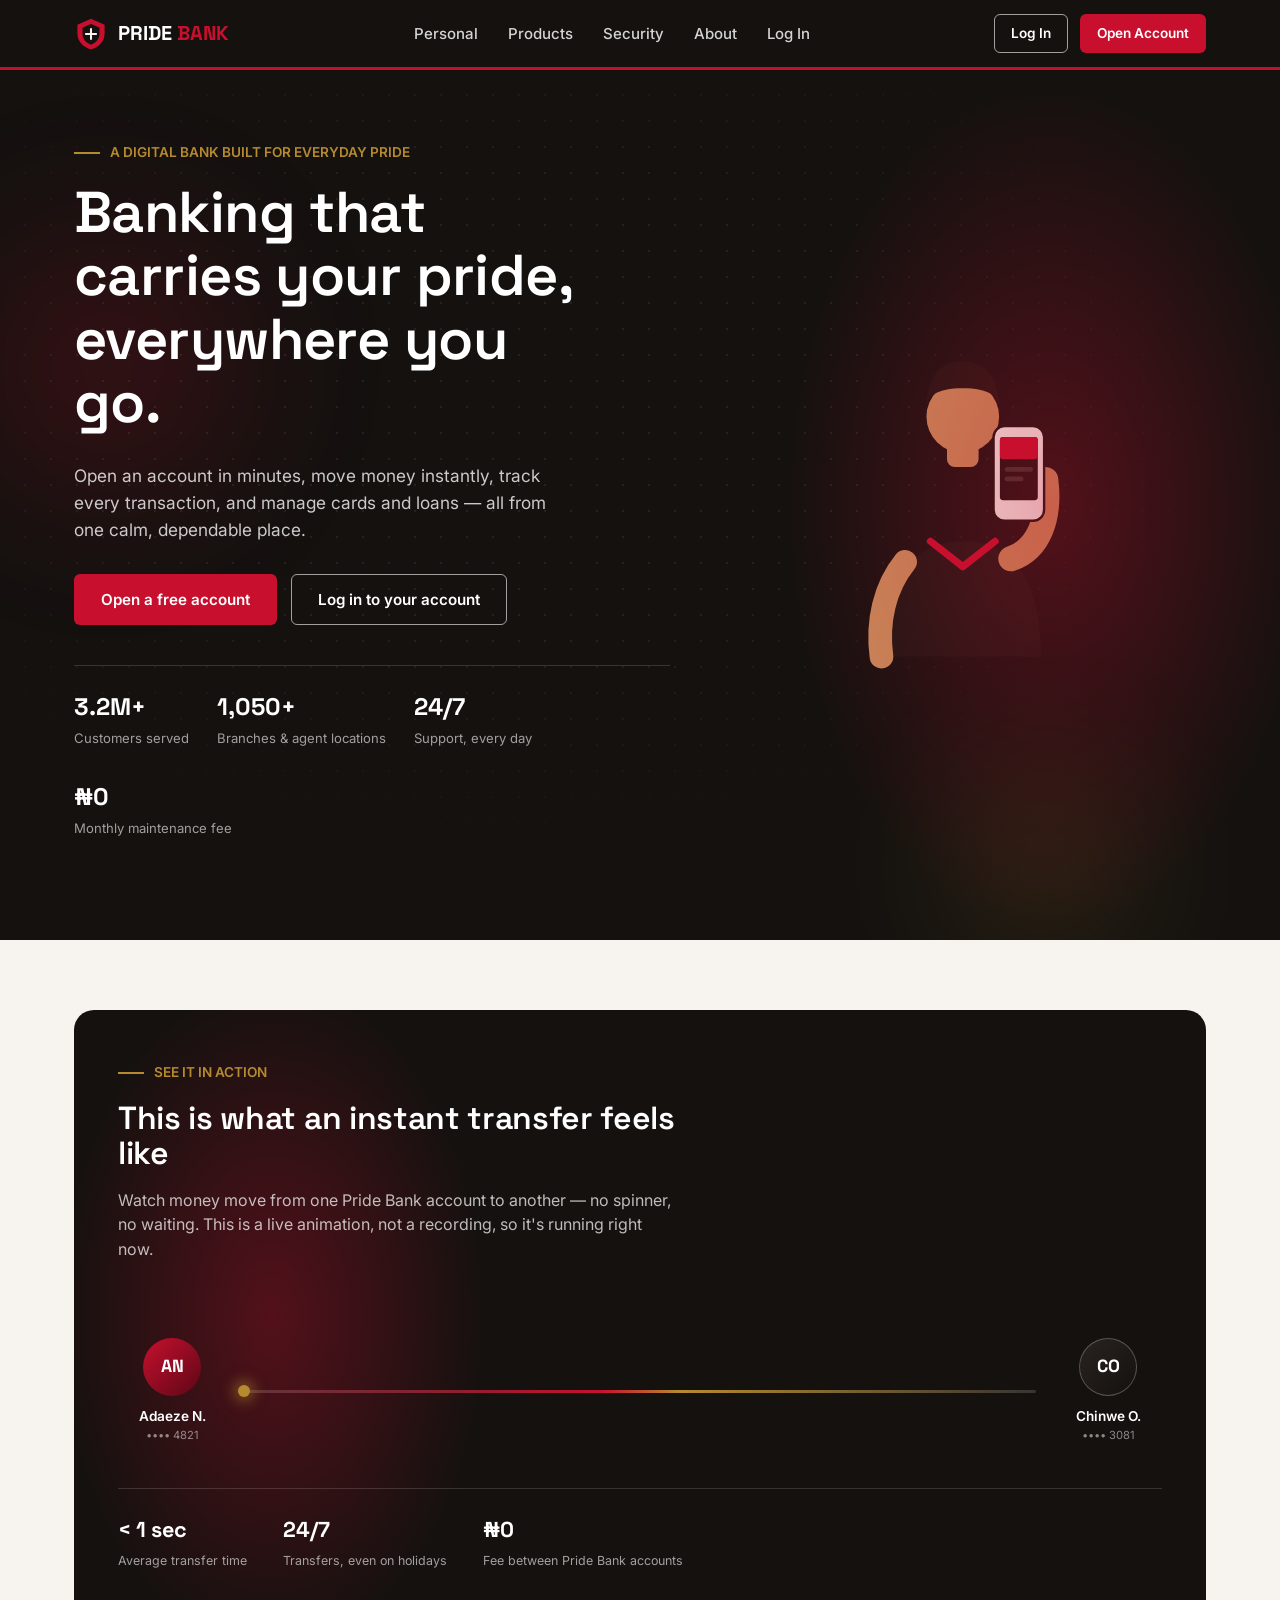
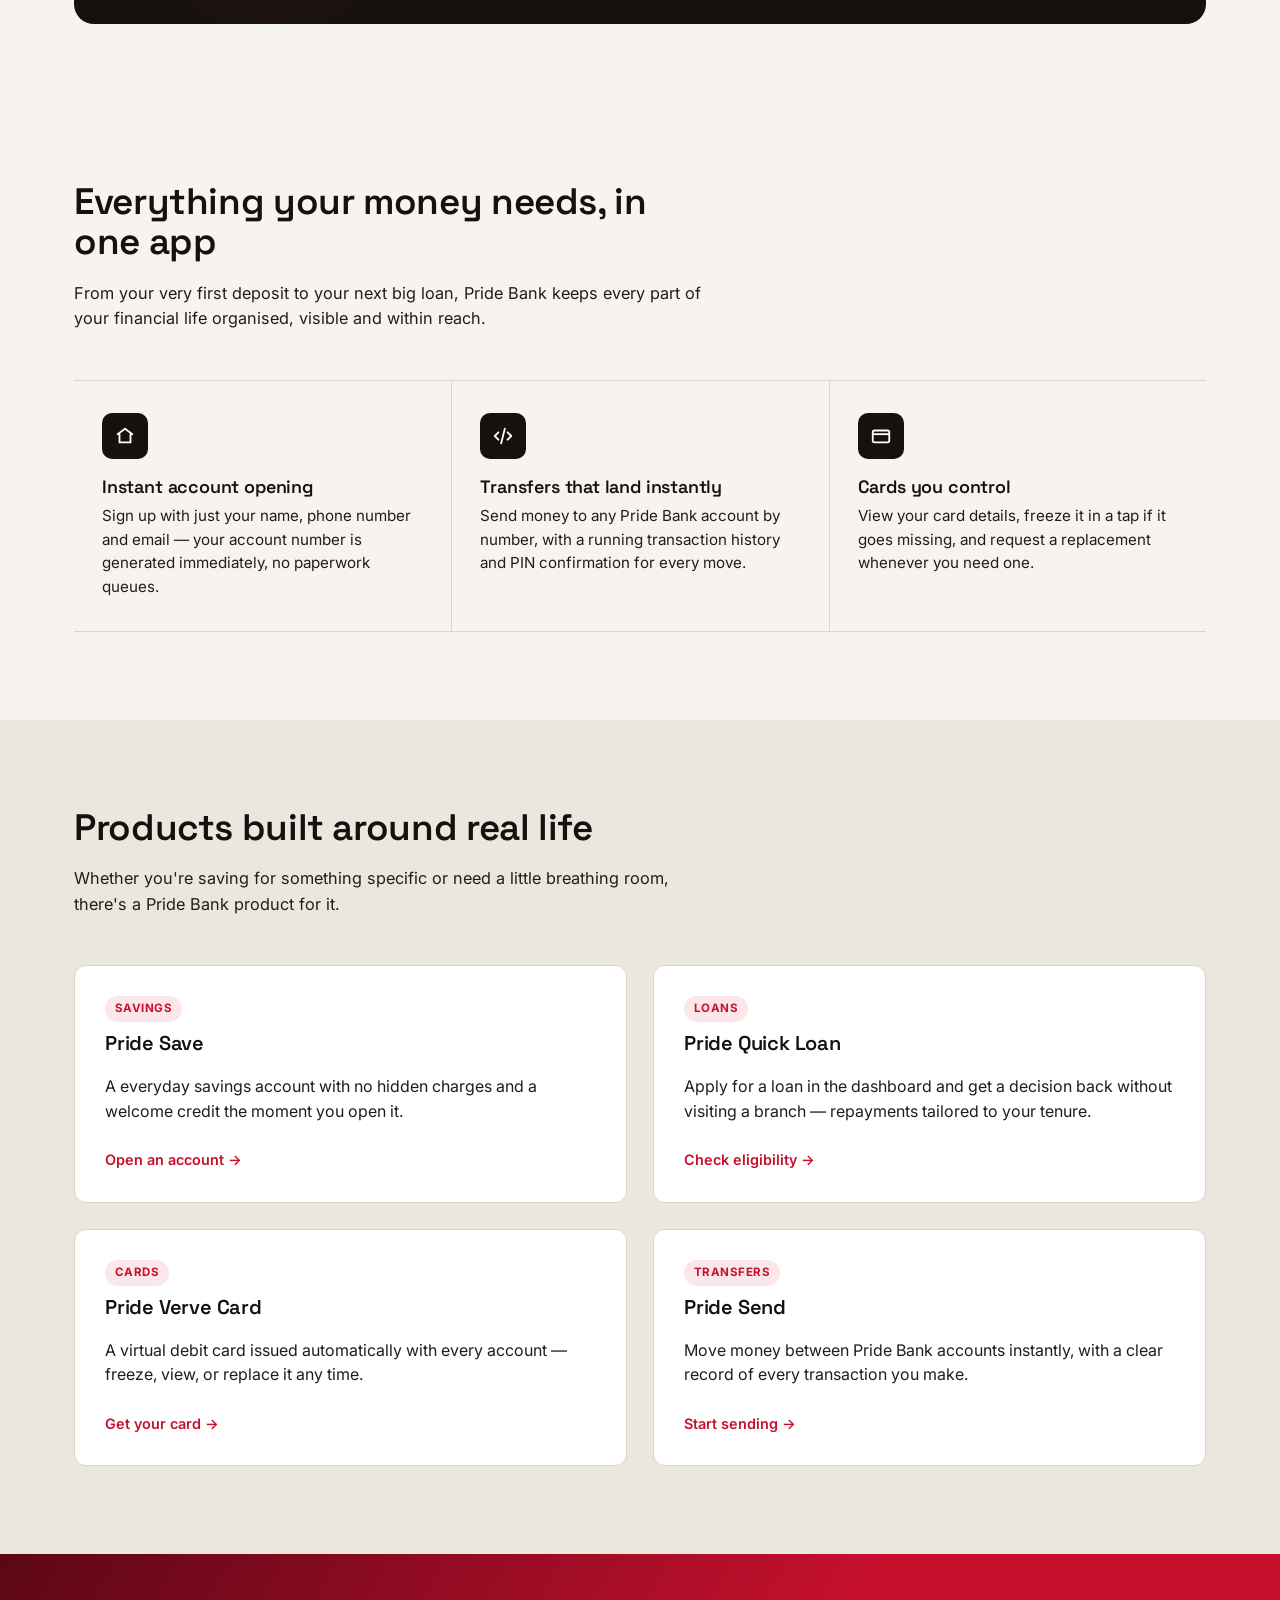
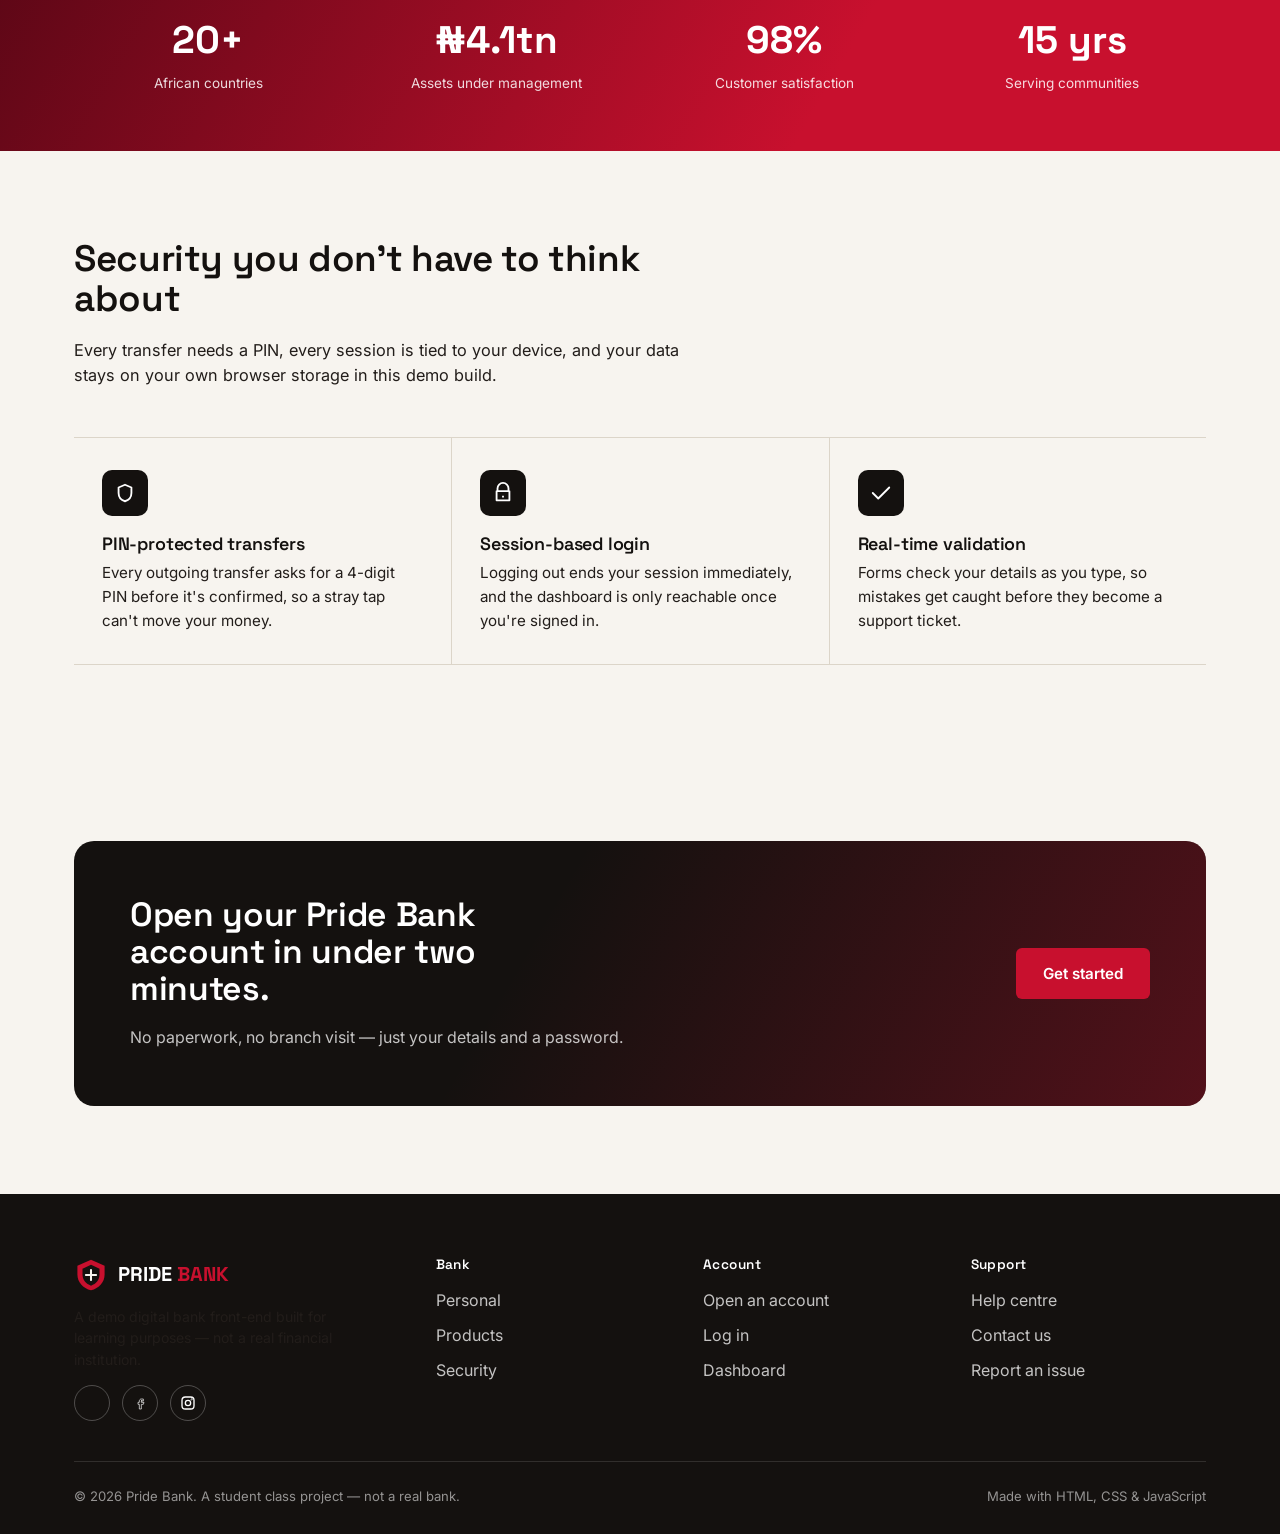
==== index.html @ 1c5f1eaf "Initial commit" ====
<!DOCTYPE html>
<html lang="en">
<head>
<meta charset="UTF-8" />
<meta name="viewport" content="width=device-width, initial-scale=1.0" />
<title>Pride Bank — Banking with Pride</title>
<meta name="description" content="Pride Bank is a full-service digital bank offering accounts, transfers, cards and loans — built to feel proud, personal and secure." />
<link rel="icon" href="data:image/svg+xml,<svg xmlns=%22http://www.w3.org/2000/svg%22 viewBox=%220 0 24 24%22><rect width=%2224%22 height=%2224%22 rx=%225%22 fill=%22%23C8102E%22/></svg>" />
<link rel="preconnect" href="https://fonts.googleapis.com">
<link href="https://fonts.googleapis.com/css2?family=Space+Grotesk:wght@500;600;700&family=Inter:wght@400;500;600;700&display=swap" rel="stylesheet">
<link rel="stylesheet" href="css/style.css" />
</head>
<body>

<header class="site-header">
  <nav class="nav container">
    <a href="index.html" class="brand">
      <svg class="brand-mark" viewBox="0 0 40 40" fill="none" xmlns="http://www.w3.org/2000/svg" aria-hidden="true">
        <path d="M20 2L36 9V19C36 28.5 29.5 35.5 20 38C10.5 35.5 4 28.5 4 19V9L20 2Z" fill="#C8102E"/>
        <path d="M20 8L30 12.5V19.5C30 25.8 25.9 30.7 20 32.5C14.1 30.7 10 25.8 10 19.5V12.5L20 8Z" fill="#14110F"/>
        <path d="M20 14L20 26M14 20L26 20" stroke="#F7F4EF" stroke-width="2.4" stroke-linecap="round"/>
      </svg>
      <span class="brand-word">PRIDE <em>BANK</em></span>
    </a>
    <button class="nav-toggle" id="navToggle" aria-label="Toggle navigation" aria-expanded="false">
      <svg width="26" height="26" viewBox="0 0 24 24" fill="none"><path d="M4 6h16M4 12h16M4 18h16" stroke-width="2" stroke-linecap="round"/></svg>
    </button>
    <ul class="nav-links" id="navLinks">
      <li><a href="#personal">Personal</a></li>
      <li><a href="#products">Products</a></li>
      <li><a href="#security">Security</a></li>
      <li><a href="#about">About</a></li>
      <li><a href="login.html">Log In</a></li>
    </ul>
    <div class="nav-actions">
      <a href="login.html" class="btn btn-outline-light btn-sm">Log In</a>
      <a href="signup.html" class="btn btn-primary btn-sm">Open Account</a>
    </div>
  </nav>
</header>

<section class="hero">
  <div class="hero-ambient" aria-hidden="true">
    <div class="blob blob-a"></div>
    <div class="blob blob-b"></div>
    <div class="dot-grid"></div>
  </div>
  <div class="container hero-grid">
    <div>
      <div class="eyebrow-line">A DIGITAL BANK BUILT FOR EVERYDAY PRIDE</div>
      <h1>Banking that carries your pride, everywhere you go.</h1>
      <p class="lead">Open an account in minutes, move money instantly, track every transaction, and manage cards and loans — all from one calm, dependable place.</p>
      <div class="hero-cta">
        <a href="signup.html" class="btn btn-primary">Open a free account</a>
        <a href="login.html" class="btn btn-outline-light">Log in to your account</a>
      </div>
      <div class="hero-trust">
        <div><strong>3.2M+</strong><span>Customers served</span></div>
        <div><strong>1,050+</strong><span>Branches &amp; agent locations</span></div>
        <div><strong>24/7</strong><span>Support, every day</span></div>
        <div><strong>₦0</strong><span>Monthly maintenance fee</span></div>
      </div>
    </div>
    <div class="transfer-illustration" aria-hidden="true">
      <svg viewBox="0 0 380 420" xmlns="http://www.w3.org/2000/svg" role="img" aria-label="Illustration of a person sending money instantly from their phone">
        <path d="M92 420 C92 316 132 274 191 274 C250 274 290 316 290 420 Z" fill="#1B1613"/>
        <path d="M150 274 L191 306 L232 274" stroke="#C8102E" stroke-width="9" fill="none" stroke-linecap="round" stroke-linejoin="round"/>
        <path d="M118 300 C 92 332 82 376 88 420" stroke="#C88B5A" stroke-width="30" stroke-linecap="round" fill="none"/>
        <path d="M252 296 C 288 284 302 244 296 196" stroke="#C88B5A" stroke-width="32" stroke-linecap="round" fill="none"/>
        <rect x="171" y="146" width="40" height="34" rx="10" fill="#C88B5A"/>
        <circle cx="191" cy="116" r="46" fill="#C88B5A"/>
        <path d="M145 106 C145 66 162 46 191 46 C220 46 237 66 237 106 C237 90 224 80 191 80 C158 80 145 90 145 106 Z" fill="#1D1512"/>

        <g class="ti-phone-group">
          <circle class="ti-pulse-ring ring1" cx="262" cy="188" r="24"></circle>
          <circle class="ti-pulse-ring ring2" cx="262" cy="188" r="24"></circle>
          <circle class="ti-pulse-ring ring3" cx="262" cy="188" r="24"></circle>
          <rect x="230" y="128" width="64" height="120" rx="14" fill="#F7F4EF" stroke="#14110F" stroke-width="3"/>
          <rect x="238" y="142" width="48" height="80" rx="4" fill="#14110F"/>
          <rect x="238" y="142" width="48" height="28" rx="4" fill="#C8102E"/>
          <rect x="244" y="180" width="36" height="6" rx="3" fill="#3A322D"/>
          <rect x="244" y="192" width="24" height="6" rx="3" fill="#3A322D"/>
          <g class="ti-check">
            <circle cx="262" cy="188" r="13" fill="none" stroke="#6EE7A8" stroke-width="3"/>
            <path d="M255 188 l5 5 l10 -11" stroke="#6EE7A8" stroke-width="3" fill="none" stroke-linecap="round" stroke-linejoin="round"/>
          </g>
        </g>

        <text class="ti-coin c1" x="304" y="112" font-family="Space Grotesk, sans-serif" font-weight="700" font-size="22" fill="#B68A2E">₦</text>
        <text class="ti-coin c2" x="326" y="158" font-family="Space Grotesk, sans-serif" font-weight="700" font-size="16" fill="#C8102E">₦</text>
        <text class="ti-coin c3" x="296" y="84" font-family="Space Grotesk, sans-serif" font-weight="700" font-size="14" fill="#B68A2E">₦</text>
      </svg>
    </div>
  </div>
</section>

<section class="transfer-demo">
  <div class="container">
    <div class="transfer-demo-inner">
      <div class="transfer-demo-head">
        <div class="eyebrow-line" style="color: var(--gold);">SEE IT IN ACTION</div>
        <h2 style="font-size: clamp(1.5rem, 2.8vw, 2rem);">This is what an instant transfer feels like</h2>
        <p>Watch money move from one Pride Bank account to another — no spinner, no waiting. This is a live animation, not a recording, so it's running right now.</p>
      </div>

      <div class="transfer-stage" aria-hidden="true">
        <div class="transfer-node from">
          <div class="avatar">AN</div>
          <span class="name">Adaeze N.</span>
          <span class="acct">•••• 4821</span>
        </div>
        <div class="transfer-path">
          <div class="transfer-badge">₦50,000 sent</div>
          <div class="transfer-dot"></div>
        </div>
        <div class="transfer-node to">
          <div class="avatar">CO</div>
          <span class="name">Chinwe O.</span>
          <span class="acct">•••• 3081</span>
        </div>
      </div>

      <div class="transfer-stats-row">
        <div><strong>&lt; 1 sec</strong><span>Average transfer time</span></div>
        <div><strong>24/7</strong><span>Transfers, even on holidays</span></div>
        <div><strong>₦0</strong><span>Fee between Pride Bank accounts</span></div>
      </div>
    </div>
  </div>
</section>

<section class="section" id="personal">
  <div class="container">
    <div class="section-head">
      <h2>Everything your money needs, in one app</h2>
      <p>From your very first deposit to your next big loan, Pride Bank keeps every part of your financial life organised, visible and within reach.</p>
    </div>
    <div class="feature-list">
      <div class="feature-item">
        <div class="icon-wrap">
          <svg viewBox="0 0 24 24" fill="none"><path d="M4 10l8-6 8 6M6 10v9h12v-9" stroke-width="2" stroke-linecap="round" stroke-linejoin="round"/></svg>
        </div>
        <h3>Instant account opening</h3>
        <p>Sign up with just your name, phone number and email — your account number is generated immediately, no paperwork queues.</p>
      </div>
      <div class="feature-item">
        <div class="icon-wrap">
          <svg viewBox="0 0 24 24" fill="none"><path d="M7 8l-4 4 4 4M17 8l4 4-4 4M14 4l-4 16" stroke-width="2" stroke-linecap="round" stroke-linejoin="round"/></svg>
        </div>
        <h3>Transfers that land instantly</h3>
        <p>Send money to any Pride Bank account by number, with a running transaction history and PIN confirmation for every move.</p>
      </div>
      <div class="feature-item">
        <div class="icon-wrap">
          <svg viewBox="0 0 24 24" fill="none"><rect x="3" y="6" width="18" height="13" rx="2" stroke-width="2"/><path d="M3 10h18" stroke-width="2"/></svg>
        </div>
        <h3>Cards you control</h3>
        <p>View your card details, freeze it in a tap if it goes missing, and request a replacement whenever you need one.</p>
      </div>
    </div>
  </div>
</section>

<section class="section on-paper-dim" id="products">
  <div class="container">
    <div class="section-head">
      <h2>Products built around real life</h2>
      <p>Whether you're saving for something specific or need a little breathing room, there's a Pride Bank product for it.</p>
    </div>
    <div class="product-row">
      <div class="product-card">
        <span class="tag">SAVINGS</span>
        <h3>Pride Save</h3>
        <p>A everyday savings account with no hidden charges and a welcome credit the moment you open it.</p>
        <a href="signup.html" class="learn">Open an account →</a>
      </div>
      <div class="product-card">
        <span class="tag">LOANS</span>
        <h3>Pride Quick Loan</h3>
        <p>Apply for a loan in the dashboard and get a decision back without visiting a branch — repayments tailored to your tenure.</p>
        <a href="signup.html" class="learn">Check eligibility →</a>
      </div>
      <div class="product-card">
        <span class="tag">CARDS</span>
        <h3>Pride Verve Card</h3>
        <p>A virtual debit card issued automatically with every account — freeze, view, or replace it any time.</p>
        <a href="signup.html" class="learn">Get your card →</a>
      </div>
      <div class="product-card">
        <span class="tag">TRANSFERS</span>
        <h3>Pride Send</h3>
        <p>Move money between Pride Bank accounts instantly, with a clear record of every transaction you make.</p>
        <a href="signup.html" class="learn">Start sending →</a>
      </div>
    </div>
  </div>
</section>

<section class="stats-banner">
  <div class="container stats-grid">
    <div><strong>20+</strong><span>African countries</span></div>
    <div><strong>₦4.1tn</strong><span>Assets under management</span></div>
    <div><strong>98%</strong><span>Customer satisfaction</span></div>
    <div><strong>15 yrs</strong><span>Serving communities</span></div>
  </div>
</section>

<section class="section" id="security">
  <div class="container">
    <div class="section-head">
      <h2>Security you don't have to think about</h2>
      <p>Every transfer needs a PIN, every session is tied to your device, and your data stays on your own browser storage in this demo build.</p>
    </div>
    <div class="feature-list">
      <div class="feature-item">
        <div class="icon-wrap"><svg viewBox="0 0 24 24" fill="none"><path d="M12 3l7 3v6c0 5-3.5 8-7 9-3.5-1-7-4-7-9V6l7-3z" stroke-width="2" stroke-linejoin="round"/></svg></div>
        <h3>PIN-protected transfers</h3>
        <p>Every outgoing transfer asks for a 4-digit PIN before it's confirmed, so a stray tap can't move your money.</p>
      </div>
      <div class="feature-item">
        <div class="icon-wrap"><svg viewBox="0 0 24 24" fill="none"><path d="M12 15v2M6 10V7a6 6 0 1112 0v3M5 10h14v10H5z" stroke-width="2" stroke-linejoin="round"/></svg></div>
        <h3>Session-based login</h3>
        <p>Logging out ends your session immediately, and the dashboard is only reachable once you're signed in.</p>
      </div>
      <div class="feature-item">
        <div class="icon-wrap"><svg viewBox="0 0 24 24" fill="none"><path d="M3 12l6 6L21 6" stroke-width="2" stroke-linecap="round" stroke-linejoin="round"/></svg></div>
        <h3>Real-time validation</h3>
        <p>Forms check your details as you type, so mistakes get caught before they become a support ticket.</p>
      </div>
    </div>
  </div>
</section>

<section class="section" id="about">
  <div class="container">
    <div class="cta-banner">
      <div>
        <h2>Open your Pride Bank account in under two minutes.</h2>
        <p style="margin-bottom:0; color:rgba(255,255,255,0.75);">No paperwork, no branch visit — just your details and a password.</p>
      </div>
      <a href="signup.html" class="btn btn-primary">Get started</a>
    </div>
  </div>
</section>

<footer class="site-footer">
  <div class="container">
    <div class="footer-grid">
      <div>
        <a href="index.html" class="brand" style="color:#fff; margin-bottom:14px;">
          <svg class="brand-mark" viewBox="0 0 40 40" fill="none" aria-hidden="true">
            <path d="M20 2L36 9V19C36 28.5 29.5 35.5 20 38C10.5 35.5 4 28.5 4 19V9L20 2Z" fill="#C8102E"/>
            <path d="M20 8L30 12.5V19.5C30 25.8 25.9 30.7 20 32.5C14.1 30.7 10 25.8 10 19.5V12.5L20 8Z" fill="#14110F"/>
            <path d="M20 14L20 26M14 20L26 20" stroke="#F7F4EF" stroke-width="2.4" stroke-linecap="round"/>
          </svg>
          <span class="brand-word">PRIDE <em>BANK</em></span>
        </a>
        <p style="max-width:32ch; font-size:0.88rem;">A demo digital bank front-end built for learning purposes — not a real financial institution.</p>
        <div class="social-row">
          <a href="#" aria-label="Twitter"><svg viewBox="0 0 24 24" fill="none"><path d="M22 5.9c-.7.3-1.5.6-2.3.7.8-.5 1.5-1.3 1.8-2.3-.8.5-1.7.8-2.6 1-.8-.8-1.9-1.3-3-1.3-2.3 0-4.1 1.9-4.1 4.1 0 .3 0 .6.1.9-3.4-.2-6.5-1.8-8.5-4.3-.4.6-.6 1.3-.6 2.1 0 1.4.7 2.7 1.8 3.4-.7 0-1.3-.2-1.9-.5v.1c0 2 1.4 3.6 3.3 4-.3.1-.7.1-1.1.1-.3 0-.5 0-.8-.1.5 1.6 2 2.8 3.8 2.8-1.4 1.1-3.2 1.7-5.1 1.7-.3 0-.7 0-1-.1 1.8 1.2 4 1.9 6.3 1.9 7.5 0 11.6-6.2 11.6-11.6v-.5c.8-.6 1.5-1.3 2-2.1z" stroke-width="0"/></svg></a>
          <a href="#" aria-label="Facebook"><svg viewBox="0 0 24 24" fill="none"><path d="M14 9h3V6h-3c-1.7 0-3 1.3-3 3v2H9v3h2v7h3v-7h3l1-3h-4v-2c0-.5.5-1 1-1z"/></svg></a>
          <a href="#" aria-label="Instagram"><svg viewBox="0 0 24 24" fill="none"><rect x="3" y="3" width="18" height="18" rx="5" stroke-width="2"/><circle cx="12" cy="12" r="4" stroke-width="2"/><circle cx="17.5" cy="6.5" r="1"/></svg></a>
        </div>
      </div>
      <div>
        <h4>Bank</h4>
        <ul>
          <li><a href="#personal">Personal</a></li>
          <li><a href="#products">Products</a></li>
          <li><a href="#security">Security</a></li>
        </ul>
      </div>
      <div>
        <h4>Account</h4>
        <ul>
          <li><a href="signup.html">Open an account</a></li>
          <li><a href="login.html">Log in</a></li>
          <li><a href="dashboard.html">Dashboard</a></li>
        </ul>
      </div>
      <div>
        <h4>Support</h4>
        <ul>
          <li><a href="#">Help centre</a></li>
          <li><a href="#">Contact us</a></li>
          <li><a href="#">Report an issue</a></li>
        </ul>
      </div>
    </div>
    <div class="footer-bottom">
      <span>© <span id="year"></span> Pride Bank. A student class project — not a real bank.</span>
      <span>Made with HTML, CSS &amp; JavaScript</span>
    </div>
  </div>
</footer>

<script src="js/storage.js"></script>
<script src="js/main.js"></script>
</body>
</html>
---- css/style.css ----
/* =========================================================
   Pride Bank — Stylesheet
   Palette: crimson red, ink black, warm off-white, muted gold
   Type: Space Grotesk (display) + Inter (body)
   ========================================================= */

:root {
  --red: #C8102E;
  --red-dark: #8F0C21;
  --red-deep: #5C0716;
  --ink: #14110F;
  --ink-soft: #221D1A;
  --paper: #F7F4EF;
  --paper-dim: #ECE7DE;
  --line: #DCD5C9;
  --gold: #B68A2E;
  --gray-600: #6B665F;
  --gray-400: #9C968C;
  --white: #FFFFFF;
  --success: #1E7A46;
  --success-bg: #E5F3EA;
  --warn: #A25B00;
  --warn-bg: #FBEEDD;
  --danger: #A3132B;
  --danger-bg: #FBE7EA;

  --font-display: "Space Grotesk", "Segoe UI", sans-serif;
  --font-body: "Inter", "Segoe UI", sans-serif;

  --radius-sm: 6px;
  --radius-md: 12px;
  --radius-lg: 20px;
  --shadow-card: 0 18px 40px -20px rgba(20, 17, 15, 0.35);
  --container: 1180px;
}

* , *::before, *::after { box-sizing: border-box; }

html { scroll-behavior: smooth; }

body {
  margin: 0;
  font-family: var(--font-body);
  color: var(--ink);
  background: var(--paper);
  line-height: 1.55;
  -webkit-font-smoothing: antialiased;
}

h1, h2, h3, h4 {
  font-family: var(--font-display);
  margin: 0 0 0.5em;
  line-height: 1.1;
  letter-spacing: -0.01em;
  font-weight: 600;
}

p { margin: 0 0 1em; color: var(--ink-soft); }
a { color: inherit; text-decoration: none; }
img, svg { display: block; max-width: 100%; }
ul { margin: 0; padding: 0; list-style: none; }
button { font-family: inherit; cursor: pointer; }

:focus-visible {
  outline: 3px solid var(--gold);
  outline-offset: 2px;
}

.container {
  width: 100%;
  max-width: var(--container);
  margin: 0 auto;
  padding: 0 24px;
}

.visually-hidden {
  position: absolute; width: 1px; height: 1px;
  overflow: hidden; clip: rect(0 0 0 0); white-space: nowrap;
}

/* ---------- Buttons ---------- */
.btn {
  display: inline-flex;
  align-items: center;
  justify-content: center;
  gap: 8px;
  padding: 13px 26px;
  border-radius: var(--radius-sm);
  font-weight: 600;
  font-size: 0.95rem;
  border: 1.5px solid transparent;
  transition: transform 0.15s ease, background 0.15s ease, border-color 0.15s ease;
  white-space: nowrap;
}
.btn:active { transform: translateY(1px); }
.btn-primary { background: var(--red); color: var(--white); }
.btn-primary:hover { background: var(--red-dark); }
.btn-ink { background: var(--ink); color: var(--white); }
.btn-ink:hover { background: var(--ink-soft); }
.btn-outline { background: transparent; border-color: currentColor; color: var(--ink); }
.btn-outline:hover { background: var(--ink); color: var(--white); border-color: var(--ink); }
.btn-outline-light { background: transparent; border-color: rgba(255,255,255,0.6); color: var(--white); }
.btn-outline-light:hover { background: var(--white); color: var(--ink); }
.btn-block { width: 100%; }
.btn-sm { padding: 8px 16px; font-size: 0.85rem; }
.btn:disabled { opacity: 0.55; cursor: not-allowed; }

/* ---------- Brand mark ---------- */
.brand {
  display: inline-flex;
  align-items: center;
  gap: 10px;
  font-family: var(--font-display);
  font-weight: 700;
  font-size: 1.25rem;
}
.brand-mark {
  width: 34px; height: 34px; flex-shrink: 0;
}
.brand-word em { color: var(--red); font-style: normal; }

/* ---------- Top navigation ---------- */
.site-header {
  position: sticky;
  top: 0;
  z-index: 100;
  background: var(--ink);
  border-bottom: 3px solid var(--red);
}
.nav {
  display: flex;
  align-items: center;
  justify-content: space-between;
  padding: 14px 24px;
}
.nav .brand { color: var(--white); }
.nav-links {
  display: flex;
  gap: 30px;
  align-items: center;
}
.nav-links a {
  color: rgba(255,255,255,0.82);
  font-size: 0.94rem;
  font-weight: 500;
  transition: color 0.15s ease;
}
.nav-links a:hover { color: var(--white); }
.nav-actions { display: flex; gap: 12px; align-items: center; }
.nav-toggle {
  display: none;
  background: none;
  border: none;
  padding: 6px;
}
.nav-toggle svg { stroke: var(--white); }

@media (max-width: 880px) {
  .nav-links { 
    position: absolute;
    top: 100%; left: 0; right: 0;
    background: var(--ink);
    flex-direction: column;
    align-items: flex-start;
    padding: 16px 24px 24px;
    gap: 16px;
    border-bottom: 3px solid var(--red);
    display: none;
  }
  .nav-links.open { display: flex; }
  .nav-toggle { display: inline-flex; }
  .nav-actions .btn-outline-light { display: none; }
}

/* ---------- Hero ---------- */
.hero {
  background: var(--ink);
  color: var(--white);
  position: relative;
  overflow: hidden;
  padding: 72px 0 100px;
}
.hero::after {
  content: "";
  position: absolute;
  right: -12%;
  top: -20%;
  width: 60%;
  height: 140%;
  background: radial-gradient(closest-side, rgba(200,16,46,0.35), transparent 70%);
  pointer-events: none;
}
.hero-ambient {
  position: absolute;
  inset: 0;
  pointer-events: none;
  overflow: hidden;
}
.hero-ambient .blob {
  position: absolute;
  border-radius: 50%;
  filter: blur(60px);
  opacity: 0.5;
}
.hero-ambient .blob-a {
  width: 420px; height: 420px;
  left: -8%; top: 10%;
  background: radial-gradient(circle, rgba(200,16,46,0.45), transparent 70%);
  animation: driftA 16s ease-in-out infinite;
}
.hero-ambient .blob-b {
  width: 320px; height: 320px;
  right: 6%; bottom: -10%;
  background: radial-gradient(circle, rgba(182,138,46,0.35), transparent 70%);
  animation: driftB 18s ease-in-out infinite;
}
.hero-ambient .dot-grid {
  position: absolute;
  inset: -40px;
  background-image: radial-gradient(rgba(255,255,255,0.14) 1.4px, transparent 1.4px);
  background-size: 26px 26px;
  animation: driftGrid 22s linear infinite;
  opacity: 0.5;
  -webkit-mask-image: radial-gradient(ellipse 70% 60% at 40% 40%, #000 40%, transparent 80%);
  mask-image: radial-gradient(ellipse 70% 60% at 40% 40%, #000 40%, transparent 80%);
}
@keyframes driftA {
  0%, 100% { transform: translate(0, 0) scale(1); }
  50% { transform: translate(40px, 30px) scale(1.12); }
}
@keyframes driftB {
  0%, 100% { transform: translate(0, 0) scale(1); }
  50% { transform: translate(-30px, -25px) scale(1.08); }
}
@keyframes driftGrid {
  0% { background-position: 0 0; }
  100% { background-position: 130px 130px; }
}
@media (prefers-reduced-motion: reduce) {
  .hero-ambient .blob, .hero-ambient .dot-grid { animation: none; }
}
.hero-grid {
  display: grid;
  grid-template-columns: 1.1fr 0.9fr;
  gap: 48px;
  align-items: center;
  position: relative;
}
@media (max-width: 900px) {
  .hero-grid { grid-template-columns: 1fr; gap: 44px; }
  .hero { padding: 52px 0 64px; }
  .hero-trust { gap: 20px; }
}
@media (max-width: 480px) {
  .hero-cta { flex-direction: column; align-items: stretch; }
  .hero-cta .btn { width: 100%; }
}
.eyebrow-line {
  display: flex; align-items: center; gap: 10px;
  color: var(--gold);
  font-weight: 600;
  font-size: 0.85rem;
  margin-bottom: 18px;
}
.eyebrow-line::before {
  content: "";
  width: 26px; height: 2px; background: var(--gold);
}
.hero h1 {
  font-size: clamp(2.4rem, 4.6vw, 3.6rem);
  max-width: 14ch;
}
.hero p.lead {
  color: rgba(255,255,255,0.78);
  font-size: 1.08rem;
  max-width: 46ch;
  margin-bottom: 30px;
}
.hero-cta { display: flex; gap: 14px; flex-wrap: wrap; margin-bottom: 40px; }
.hero-trust {
  display: flex; gap: 28px; flex-wrap: wrap;
  border-top: 1px solid rgba(255,255,255,0.15);
  padding-top: 22px;
}
.hero-trust div strong {
  display: block; font-family: var(--font-display);
  font-size: 1.5rem; color: var(--white);
}
.hero-trust div span { font-size: 0.82rem; color: rgba(255,255,255,0.6); }

/* Person-with-phone illustration (instant transfer hero visual) */
.transfer-illustration { max-width: 320px; margin: 0 auto; position: relative; }
.transfer-illustration svg { width: 100%; height: auto; display: block; overflow: visible; }

.ti-phone-group { animation: tiPhoneFloat 5s ease-in-out infinite; transform-origin: 262px 188px; }
@keyframes tiPhoneFloat {
  0%, 100% { transform: translateY(0); }
  50% { transform: translateY(-6px); }
}

.ti-pulse-ring {
  fill: none; stroke: rgba(200,16,46,0.55); stroke-width: 2;
  transform-origin: 262px 188px;
  transform-box: fill-box;
  animation: tiPulseRing 2.6s ease-out infinite;
  opacity: 0;
}
.ti-pulse-ring.ring2 { animation-delay: 0.9s; }
.ti-pulse-ring.ring3 { animation-delay: 1.8s; }
@keyframes tiPulseRing {
  0% { transform: scale(0.6); opacity: 0.75; }
  100% { transform: scale(2.4); opacity: 0; }
}

.ti-check {
  transform-origin: 262px 188px;
  transform-box: fill-box;
  opacity: 0;
  animation: tiCheckPop 2.6s ease-in-out infinite;
}
@keyframes tiCheckPop {
  0%, 55% { opacity: 0; transform: scale(0.5); }
  65%, 85% { opacity: 1; transform: scale(1); }
  100% { opacity: 0; transform: scale(1); }
}

.ti-coin { opacity: 0; animation: tiCoinFloat 3.6s ease-in-out infinite; }
.ti-coin.c1 { animation-delay: 0s; }
.ti-coin.c2 { animation-delay: 1.1s; }
.ti-coin.c3 { animation-delay: 2.2s; }
@keyframes tiCoinFloat {
  0% { opacity: 0; transform: translateY(0); }
  18% { opacity: 1; }
  78% { opacity: 0.85; }
  100% { opacity: 0; transform: translateY(-36px); }
}

@media (prefers-reduced-motion: reduce) {
  .ti-phone-group, .ti-pulse-ring, .ti-check, .ti-coin { animation: none; opacity: 1; }
}
@media (max-width: 900px) { .transfer-illustration { max-width: 240px; } }

/* ---------- Sections ---------- */
.section { padding: 88px 0; }
.section-tight { padding: 56px 0; }
@media (max-width: 720px) {
  .section { padding: 56px 0; }
  .section-tight { padding: 40px 0; }
  .cta-banner { padding: 36px 28px; }
  .balance-card { padding: 24px 22px; }
  .panel { padding: 20px 18px; }
}
.section-head {
  max-width: 640px;
  margin-bottom: 48px;
}
.section-head h2 { font-size: clamp(1.7rem, 3vw, 2.3rem); }
.section-head p { font-size: 1.02rem; }
.on-ink { background: var(--ink); color: var(--white); }
.on-ink p { color: rgba(255,255,255,0.75); }
.on-ink h2, .on-ink h3 { color: var(--white); }
.on-paper-dim { background: var(--paper-dim); }

/* Feature list — left-rule layout instead of identical shadow cards */
.feature-list {
  display: grid;
  grid-template-columns: repeat(3, 1fr);
  gap: 0;
  border-top: 1px solid var(--line);
}
.feature-item {
  padding: 32px 28px;
  border-left: 1px solid var(--line);
  border-bottom: 1px solid var(--line);
}
.feature-item:first-child { border-left: none; }
.feature-item .icon-wrap {
  width: 46px; height: 46px;
  border-radius: 10px;
  background: var(--ink);
  display: flex; align-items: center; justify-content: center;
  margin-bottom: 18px;
}
.feature-item .icon-wrap svg { stroke: var(--white); width: 22px; height: 22px; }
.feature-item h3 { font-size: 1.12rem; margin-bottom: 8px; }
.feature-item p { font-size: 0.95rem; margin-bottom: 0; }

@media (max-width: 880px) {
  .feature-list { grid-template-columns: 1fr; }
  .feature-item { border-left: none; border-top: 1px solid var(--line); }
  .feature-item:first-child { border-top: none; }
}

/* Products / services strip */
.product-row {
  display: grid;
  grid-template-columns: repeat(2, 1fr);
  gap: 26px;
}
.product-card {
  background: var(--white);
  border: 1px solid var(--line);
  border-radius: var(--radius-md);
  padding: 30px;
  display: flex;
  flex-direction: column;
  gap: 10px;
}
.product-card .tag {
  align-self: flex-start;
  font-size: 0.72rem;
  font-weight: 700;
  letter-spacing: 0.04em;
  color: var(--red);
  background: var(--danger-bg);
  padding: 4px 10px;
  border-radius: 999px;
}
.product-card h3 { font-size: 1.25rem; }
.product-card a.learn { color: var(--red); font-weight: 600; font-size: 0.9rem; margin-top: auto; }
@media (max-width: 720px) { .product-row { grid-template-columns: 1fr; } }

/* Stats banner */
.stats-banner {
  background: linear-gradient(120deg, var(--red-deep), var(--red) 65%);
  color: var(--white);
  padding: 56px 0;
}
.stats-grid {
  display: grid;
  grid-template-columns: repeat(4, 1fr);
  gap: 20px;
  text-align: center;
}
.stats-grid strong {
  display: block; font-family: var(--font-display);
  font-size: clamp(1.8rem, 3vw, 2.4rem);
}
.stats-grid span { font-size: 0.85rem; color: rgba(255,255,255,0.85); }
@media (max-width: 720px) { .stats-grid { grid-template-columns: repeat(2, 1fr); row-gap: 32px; } }

/* Testimonial / CTA banner */
.cta-banner {
  background: var(--ink);
  color: var(--white);
  border-radius: var(--radius-lg);
  padding: 56px;
  display: flex;
  align-items: center;
  justify-content: space-between;
  gap: 30px;
  flex-wrap: wrap;
  position: relative;
  overflow: hidden;
}
.cta-banner::before {
  content: "";
  position: absolute; inset: 0;
  background: linear-gradient(120deg, transparent 40%, rgba(200,16,46,0.35));
}
.cta-banner > * { position: relative; }
.cta-banner h2 { max-width: 20ch; font-size: clamp(1.5rem, 3vw, 2.1rem); }

/* ---------- Footer ---------- */
.site-footer { background: var(--ink); color: rgba(255,255,255,0.75); padding: 64px 0 28px; }
.footer-grid {
  display: grid;
  grid-template-columns: 1.4fr repeat(3, 1fr);
  gap: 32px;
  padding-bottom: 40px;
  border-bottom: 1px solid rgba(255,255,255,0.12);
}
.footer-grid h4 { color: var(--white); font-size: 0.85rem; letter-spacing: 0.03em; margin-bottom: 16px; }
.footer-grid ul li { margin-bottom: 10px; }
.footer-grid ul a:hover { color: var(--white); }
.footer-bottom {
  padding-top: 24px;
  display: flex; justify-content: space-between; align-items: center;
  flex-wrap: wrap; gap: 12px;
  font-size: 0.82rem;
  color: rgba(255,255,255,0.55);
}
.social-row { display: flex; gap: 12px; }
.social-row a {
  width: 36px; height: 36px; border-radius: 50%;
  border: 1px solid rgba(255,255,255,0.25);
  display: flex; align-items: center; justify-content: center;
}
.social-row a:hover { background: var(--red); border-color: var(--red); }
.social-row svg { width: 16px; height: 16px; stroke: var(--white); }
@media (max-width: 880px) { .footer-grid { grid-template-columns: repeat(2, 1fr); } }
@media (max-width: 520px) { .footer-grid { grid-template-columns: 1fr; } }

/* ---------- Auth (login / signup) split layout ---------- */
.auth-shell {
  min-height: 100vh;
  display: grid;
  grid-template-columns: 1fr 1fr;
}
.auth-side {
  background: var(--ink);
  color: var(--white);
  padding: 56px;
  display: flex;
  flex-direction: column;
  justify-content: space-between;
  position: relative;
  overflow: hidden;
}
.auth-side::after {
  content: "";
  position: absolute; left: -20%; bottom: -30%;
  width: 70%; height: 70%;
  background: radial-gradient(closest-side, rgba(200,16,46,0.4), transparent 70%);
}
.auth-side blockquote {
  position: relative;
  font-family: var(--font-display);
  font-size: 1.4rem;
  line-height: 1.35;
  max-width: 26ch;
}
.auth-side cite { display: block; font-style: normal; font-size: 0.85rem; color: rgba(255,255,255,0.6); margin-top: 14px; }
.auth-main {
  display: flex;
  align-items: center;
  justify-content: center;
  padding: 48px 24px;
}
.auth-card { width: 100%; max-width: 420px; }
.auth-card .brand { color: var(--ink); margin-bottom: 30px; }
.auth-card h1 { font-size: 1.6rem; margin-bottom: 6px; }
.auth-card > p { margin-bottom: 30px; }

@media (max-width: 920px) {
  .auth-shell { grid-template-columns: 1fr; }
  .auth-side { display: none; }
}

/* ---------- Forms ---------- */
.field { margin-bottom: 20px; }
.field label {
  display: block;
  font-size: 0.85rem;
  font-weight: 600;
  margin-bottom: 7px;
}
.field .hint { font-size: 0.78rem; color: var(--gray-600); margin-top: 5px; }
.input-wrap { position: relative; }
.field input,
.field select,
.field textarea {
  width: 100%;
  padding: 12px 14px;
  border: 1.5px solid var(--line);
  border-radius: var(--radius-sm);
  font-size: 0.96rem;
  font-family: inherit;
  background: var(--white);
  color: var(--ink);
  transition: border-color 0.15s ease;
}
.field textarea { resize: vertical; min-height: 90px; }
.field input:focus, .field select:focus, .field textarea:focus {
  border-color: var(--red);
  outline: none;
}
.field.has-error input, .field.has-error select { border-color: var(--danger); }
.field .error-msg {
  display: none;
  color: var(--danger);
  font-size: 0.78rem;
  margin-top: 6px;
}
.field.has-error .error-msg { display: block; }
.toggle-visibility {
  position: absolute; right: 10px; top: 50%; transform: translateY(-50%);
  background: none; border: none; padding: 4px; color: var(--gray-600);
}
.checkbox-row { display: flex; align-items: center; gap: 8px; font-size: 0.88rem; }
.checkbox-row input { width: 16px; height: 16px; }
.form-row-2 { display: grid; grid-template-columns: 1fr 1fr; gap: 16px; }
@media (max-width: 480px) { .form-row-2 { grid-template-columns: 1fr; } }

.form-alert {
  display: none;
  padding: 12px 14px;
  border-radius: var(--radius-sm);
  font-size: 0.88rem;
  margin-bottom: 20px;
}
.form-alert.show { display: block; }
.form-alert.error { background: var(--danger-bg); color: var(--danger); }
.form-alert.success { background: var(--success-bg); color: var(--success); }

.divider-text {
  display: flex; align-items: center; gap: 12px;
  color: var(--gray-600); font-size: 0.82rem;
  margin: 22px 0;
}
.divider-text::before, .divider-text::after {
  content: ""; height: 1px; background: var(--line); flex: 1;
}

/* Password strength meter */
.strength-meter {
  display: flex; gap: 5px; margin-top: 8px;
}
.strength-meter span {
  height: 4px; flex: 1; border-radius: 2px; background: var(--line);
  transition: background 0.2s ease;
}
.strength-meter.weak span:nth-child(1) { background: var(--danger); }
.strength-meter.fair span:nth-child(-n+2) { background: var(--warn); }
.strength-meter.strong span { background: var(--success); }

/* ---------- App shell (dashboard + inner pages) ---------- */
.app-shell {
  display: grid;
  grid-template-columns: 264px 1fr;
  min-height: 100vh;
  background: var(--paper);
}
.app-sidebar {
  background: var(--ink);
  color: rgba(255,255,255,0.85);
  padding: 28px 20px;
  display: flex;
  flex-direction: column;
  position: sticky;
  top: 0;
  height: 100vh;
}
.app-sidebar .brand { color: var(--white); margin-bottom: 40px; }
.side-nav { flex: 1; display: flex; flex-direction: column; gap: 4px; }
.side-nav a {
  display: flex; align-items: center; gap: 12px;
  padding: 11px 14px;
  border-radius: var(--radius-sm);
  font-size: 0.92rem;
  font-weight: 500;
  color: rgba(255,255,255,0.7);
}
.side-nav a svg { width: 19px; height: 19px; stroke: currentColor; flex-shrink: 0; }
.side-nav a:hover { background: rgba(255,255,255,0.06); color: var(--white); }
.side-nav a.active { background: var(--red); color: var(--white); }
.side-foot { border-top: 1px solid rgba(255,255,255,0.14); padding-top: 16px; }
.side-foot button {
  width: 100%; display: flex; align-items: center; gap: 10px;
  background: none; border: none; color: rgba(255,255,255,0.7);
  padding: 10px 14px; border-radius: var(--radius-sm); font-size: 0.9rem;
}
.side-foot button:hover { background: rgba(255,255,255,0.06); color: var(--white); }
.side-foot svg { width: 18px; height: 18px; stroke: currentColor; }

.app-main { padding: 32px 40px 60px; max-width: 1040px; }
.app-topbar {
  display: flex; align-items: center; justify-content: space-between;
  margin-bottom: 30px; gap: 16px; flex-wrap: wrap;
}
.app-topbar h1 { font-size: 1.5rem; margin-bottom: 2px; }
.app-topbar .sub { color: var(--gray-600); font-size: 0.9rem; }
.mobile-topbar { display: none; }

.app-mobile-toggle { display: none; }

@media (max-width: 980px) {
  .app-shell { grid-template-columns: 1fr; }
  .app-sidebar {
    position: fixed; left: 0; top: 0; bottom: 0; width: 250px;
    transform: translateX(-100%);
    transition: transform 0.2s ease;
    z-index: 200;
  }
  .app-sidebar.open { transform: translateX(0); }
  .app-main { padding: 20px 18px 90px; }
  .mobile-topbar {
    display: flex; align-items: center; justify-content: space-between;
    background: var(--ink); padding: 14px 18px; position: sticky; top: 0; z-index: 100;
    border-bottom: 3px solid var(--red);
  }
  .mobile-topbar .brand { color: var(--white); font-size: 1.05rem; }
  .app-mobile-toggle {
    display: inline-flex; background: none; border: none; padding: 6px;
  }
  .app-mobile-toggle svg { stroke: var(--white); }
  .sidebar-scrim {
    display: none;
    position: fixed; inset: 0; background: rgba(0,0,0,0.4); z-index: 150;
  }
  .sidebar-scrim.show { display: block; }
}

/* Balance / summary card */
.balance-card {
  background: linear-gradient(135deg, var(--ink) 0%, var(--ink-soft) 100%);
  color: var(--white);
  border-radius: var(--radius-lg);
  padding: 30px 32px;
  position: relative;
  overflow: hidden;
  margin-bottom: 28px;
}
.balance-card::after {
  content: "";
  position: absolute; right: -10%; top: -40%; width: 55%; height: 180%;
  background: radial-gradient(closest-side, rgba(200,16,46,0.4), transparent 70%);
}
.balance-card > * { position: relative; }
.balance-card .label { font-size: 0.82rem; color: rgba(255,255,255,0.65); margin-bottom: 6px; }
.balance-top { display: flex; justify-content: space-between; align-items: flex-start; flex-wrap: wrap; gap: 16px; }
.balance-amount { display: flex; align-items: center; gap: 12px; }
.balance-amount strong { font-family: var(--font-display); font-size: clamp(1.5rem, 6vw, 2.1rem); }
.eye-toggle { background: none; border: none; padding: 4px; }
.eye-toggle svg { stroke: rgba(255,255,255,0.75); width: 20px; height: 20px; }
.balance-meta { display: flex; gap: 26px; margin-top: 22px; font-size: 0.86rem; color: rgba(255,255,255,0.75); flex-wrap: wrap; }
.balance-meta strong { display: block; color: var(--white); font-family: var(--font-display); font-size: 1rem; }

/* Quick actions */
.quick-actions {
  display: grid;
  grid-template-columns: repeat(4, 1fr);
  gap: 16px;
  margin-bottom: 28px;
}
.quick-action {
  background: var(--white);
  border: 1px solid var(--line);
  border-radius: var(--radius-md);
  padding: 20px 16px;
  display: flex; flex-direction: column; align-items: flex-start; gap: 10px;
  transition: border-color 0.15s ease, transform 0.15s ease;
}
.quick-action:hover { border-color: var(--red); transform: translateY(-2px); }
.quick-action .icon-wrap {
  width: 38px; height: 38px; border-radius: 9px; background: var(--paper-dim);
  display: flex; align-items: center; justify-content: center;
}
.quick-action .icon-wrap svg { width: 19px; height: 19px; stroke: var(--red); }
.quick-action span { font-size: 0.87rem; font-weight: 600; }
@media (max-width: 720px) { .quick-actions { grid-template-columns: repeat(2, 1fr); } }
@media (max-width: 400px) { .quick-actions { grid-template-columns: 1fr; } }

/* Panels / tables */
.panel {
  background: var(--white);
  border: 1px solid var(--line);
  border-radius: var(--radius-md);
  padding: 24px 26px;
  margin-bottom: 24px;
}
.panel-head {
  display: flex; align-items: center; justify-content: space-between;
  margin-bottom: 18px; gap: 12px; flex-wrap: wrap;
}
.panel-head h2 { font-size: 1.1rem; margin: 0; }

.txn-table { width: 100%; border-collapse: collapse; font-size: 0.9rem; }
.txn-table th {
  text-align: left; font-size: 0.75rem; letter-spacing: 0.03em;
  color: var(--gray-600); padding: 10px 8px; border-bottom: 1px solid var(--line);
  font-weight: 600;
}
.txn-table td { padding: 13px 8px; border-bottom: 1px solid var(--paper-dim); vertical-align: middle; }
.txn-table tr:last-child td { border-bottom: none; }
.txn-desc strong { display: block; font-size: 0.92rem; }
.txn-desc span { font-size: 0.78rem; color: var(--gray-600); }
.amount-credit { color: var(--success); font-weight: 700; }
.amount-debit { color: var(--danger); font-weight: 700; }
.badge {
  display: inline-flex; align-items: center; gap: 5px;
  padding: 4px 10px; border-radius: 999px; font-size: 0.74rem; font-weight: 700;
}
.badge-credit { background: var(--success-bg); color: var(--success); }
.badge-debit { background: var(--danger-bg); color: var(--danger); }
.badge-pending { background: var(--warn-bg); color: var(--warn); }
.badge-approved { background: var(--success-bg); color: var(--success); }
.badge-review { background: var(--paper-dim); color: var(--gray-600); }
.badge-active { background: var(--success-bg); color: var(--success); }
.badge-frozen { background: var(--paper-dim); color: var(--gray-600); }

.empty-state {
  text-align: center; padding: 40px 20px; color: var(--gray-600);
}
.empty-state svg { margin: 0 auto 14px; width: 44px; height: 44px; stroke: var(--gray-400); }

@media (max-width: 720px) {
  .txn-table thead { display: none; }
  .txn-table, .txn-table tbody, .txn-table tr, .txn-table td { display: block; width: 100%; }
  .txn-table tr { border-bottom: 1px solid var(--line); padding: 12px 0; }
  .txn-table td { border: none; padding: 3px 0; display: flex; justify-content: space-between; }
  .txn-table td::before { content: attr(data-label); font-size: 0.72rem; color: var(--gray-600); }
}

/* Virtual card (dashboard cards page) */
.virtual-card-wrap { perspective: 1200px; max-width: 380px; margin: 0 auto 24px; }
.virtual-card {
  aspect-ratio: 1.586; border-radius: 18px; position: relative;
  transform-style: preserve-3d; transition: transform 0.6s ease;
  cursor: pointer;
}
.virtual-card.flipped { transform: rotateY(180deg); }
.vc-face {
  position: absolute; inset: 0; backface-visibility: hidden;
  border-radius: 18px; padding: 24px; color: var(--white);
  display: flex; flex-direction: column; justify-content: space-between;
  background: linear-gradient(135deg, var(--red) 0%, var(--red-deep) 100%);
}
.vc-face.back {
  transform: rotateY(180deg);
  background: linear-gradient(135deg, var(--ink-soft), var(--ink));
  justify-content: flex-start;
}
.vc-face .chip { width: 42px; height: 32px; border-radius: 6px; background: linear-gradient(135deg, #E9CD7A, #B68A2E); }
.vc-face .vc-number { font-family: var(--font-display); font-size: clamp(0.85rem, 4.2vw, 1.15rem); letter-spacing: 0.06em; white-space: nowrap; }
@media (max-width: 420px) {
  .vc-face { padding: 18px; }
  .vc-face .chip { width: 34px; height: 26px; }
}
.vc-face .vc-row { display: flex; justify-content: space-between; font-size: 0.72rem; text-transform: uppercase; color: rgba(255,255,255,0.75); }
.vc-face .magstripe { height: 42px; background: #1a1a1a; margin: 18px -24px 0; }
.vc-face .cvv-strip { background: rgba(255,255,255,0.9); color: var(--ink); text-align: right; padding: 8px 12px; margin-top: 14px; border-radius: 4px; font-family: var(--font-display); }
.card-status-row { display: flex; align-items: center; justify-content: center; gap: 14px; margin-bottom: 26px; flex-wrap: wrap; }
.switch { position: relative; width: 44px; height: 24px; }
.switch input { opacity: 0; width: 0; height: 0; }
.switch .track {
  position: absolute; inset: 0; background: var(--line); border-radius: 999px; transition: 0.2s;
}
.switch .track::before {
  content: ""; position: absolute; width: 18px; height: 18px; left: 3px; top: 3px;
  background: var(--white); border-radius: 50%; transition: 0.2s;
}
.switch input:checked + .track { background: var(--success); }
.switch input:checked + .track::before { transform: translateX(20px); }

/* Loan / cards summary tiles */
.tile-row { display: grid; grid-template-columns: repeat(3, 1fr); gap: 16px; margin-bottom: 24px; }
.tile {
  background: var(--white); border: 1px solid var(--line); border-radius: var(--radius-md);
  padding: 20px;
}
.tile .label { font-size: 0.78rem; color: var(--gray-600); margin-bottom: 6px; }
.tile strong { font-family: var(--font-display); font-size: 1.3rem; }
@media (max-width: 720px) { .tile-row { grid-template-columns: 1fr; } }

/* Toast */
.toast {
  position: fixed; bottom: 24px; right: 24px; z-index: 400;
  background: var(--ink); color: var(--white); padding: 14px 20px;
  border-radius: var(--radius-sm); display: flex; align-items: center; gap: 10px;
  box-shadow: var(--shadow-card);
  transform: translateY(20px); opacity: 0; pointer-events: none;
  transition: 0.25s ease;
}
.toast.show { transform: translateY(0); opacity: 1; }
.toast.success svg { stroke: #6EE7A8; }
.toast.error svg { stroke: #F28B9D; }
@media (max-width: 480px) { .toast { left: 16px; right: 16px; bottom: 16px; } }

/* Modal (PIN confirm) */
.modal-scrim {
  position: fixed; inset: 0; background: rgba(20,17,15,0.55);
  display: none; align-items: center; justify-content: center; z-index: 500; padding: 20px;
}
.modal-scrim.show { display: flex; }
.modal-box {
  background: var(--white); border-radius: var(--radius-lg); padding: 30px;
  max-width: 380px; width: 100%; text-align: center;
}
.modal-box h3 { font-size: 1.2rem; margin-bottom: 6px; }
.pin-inputs { display: flex; gap: 10px; justify-content: center; margin: 22px 0; }
.pin-inputs input {
  width: 46px; height: 52px; text-align: center; font-size: 1.3rem;
  border: 1.5px solid var(--line); border-radius: var(--radius-sm);
}
.pin-inputs input:focus { border-color: var(--red); outline: none; }

/* Filters bar */
.filters-bar { display: flex; gap: 12px; flex-wrap: wrap; margin-bottom: 20px; }
.filters-bar select, .filters-bar input {
  padding: 10px 12px; border: 1.5px solid var(--line); border-radius: var(--radius-sm); font-size: 0.88rem;
}
.filters-bar input[type="search"] { flex: 1; min-width: 180px; }
@media (max-width: 560px) {
  .filters-bar { flex-direction: column; }
  .filters-bar select, .filters-bar input[type="search"] { width: 100%; min-width: 0; }
}

/* Reduced motion */
@media (prefers-reduced-motion: reduce) {
  * { animation-duration: 0.001ms !important; animation-iteration-count: 1 !important; transition-duration: 0.001ms !important; }
}

@media (max-width: 820px) {
  #transferGrid { grid-template-columns: 1fr !important; }
}

/* ---------- Instant transfer animation ---------- */
.transfer-demo { padding: 70px 0; }
.transfer-demo-inner {
  background: var(--ink);
  color: var(--white);
  border-radius: var(--radius-lg);
  padding: 52px 44px;
  position: relative;
  overflow: hidden;
}
.transfer-demo-inner::before {
  content: "";
  position: absolute; left: -10%; top: -30%; width: 55%; height: 160%;
  background: radial-gradient(closest-side, rgba(200,16,46,0.35), transparent 70%);
  pointer-events: none;
}
.transfer-demo-head { max-width: 560px; margin-bottom: 46px; position: relative; }
.transfer-demo-head p { color: rgba(255,255,255,0.72); margin-bottom: 0; }

.transfer-stage {
  display: flex;
  align-items: center;
  gap: 18px;
  position: relative;
  padding-top: 30px;
}
.transfer-node { width: 108px; flex-shrink: 0; text-align: center; }
.transfer-node .avatar {
  width: 58px; height: 58px; border-radius: 50%;
  display: flex; align-items: center; justify-content: center;
  margin: 0 auto 10px;
  font-family: var(--font-display); font-weight: 700; font-size: 1.1rem;
  color: var(--white);
}
.transfer-node.from .avatar { background: linear-gradient(135deg, var(--red), var(--red-deep)); }
.transfer-node.to .avatar { background: linear-gradient(135deg, #2A2320, var(--ink)); border: 1.5px solid rgba(255,255,255,0.25); animation: nodePulse 2.6s ease-in-out infinite; }
.transfer-node .name { display: block; font-size: 0.85rem; font-weight: 600; }
.transfer-node .acct { display: block; font-size: 0.7rem; color: rgba(255,255,255,0.5); }

.transfer-path {
  position: relative;
  flex: 1;
  height: 3px;
  background: rgba(255,255,255,0.15);
  border-radius: 2px;
  min-width: 60px;
}
.transfer-path::before {
  content: "";
  position: absolute; inset: 0;
  background: linear-gradient(90deg, transparent, var(--red) 45%, var(--gold) 55%, transparent);
  border-radius: 2px;
  animation: pathGlow 2.6s ease-in-out infinite;
}
.transfer-dot {
  position: absolute; top: 50%; left: 0;
  width: 12px; height: 12px; border-radius: 50%;
  background: var(--gold);
  box-shadow: 0 0 14px 4px rgba(182,138,46,0.55);
  transform: translate(-50%, -50%);
  animation: moveDot 2.6s ease-in-out infinite;
}
.transfer-badge {
  position: absolute; top: -14px; left: 50%;
  transform: translateX(-50%) translateY(6px);
  background: var(--white); color: var(--ink);
  padding: 6px 14px; border-radius: 999px;
  font-size: 0.74rem; font-weight: 700;
  white-space: nowrap;
  opacity: 0;
  animation: badgePulse 2.6s ease-in-out infinite;
}

@keyframes moveDot {
  0% { left: 0%; opacity: 0; }
  8% { opacity: 1; }
  46% { left: 100%; opacity: 1; }
  55% { opacity: 0; }
  100% { left: 100%; opacity: 0; }
}
@keyframes pathGlow {
  0%, 100% { opacity: 0.35; }
  50% { opacity: 1; }
}
@keyframes badgePulse {
  0%, 38% { opacity: 0; transform: translateX(-50%) translateY(6px); }
  50%, 80% { opacity: 1; transform: translateX(-50%) translateY(0); }
  95%, 100% { opacity: 0; transform: translateX(-50%) translateY(-4px); }
}
@keyframes nodePulse {
  0%, 45% { box-shadow: 0 0 0 0 rgba(200,16,46,0); }
  52% { box-shadow: 0 0 0 8px rgba(200,16,46,0.25); }
  60%, 100% { box-shadow: 0 0 0 0 rgba(200,16,46,0); }
}

.transfer-stats-row {
  display: flex; gap: 36px; flex-wrap: wrap;
  margin-top: 44px;
  border-top: 1px solid rgba(255,255,255,0.14);
  padding-top: 24px;
  position: relative;
}
.transfer-stats-row div strong {
  display: block; font-family: var(--font-display); font-size: 1.35rem;
}
.transfer-stats-row div span { font-size: 0.78rem; color: rgba(255,255,255,0.6); }

@media (max-width: 720px) {
  .transfer-demo-inner { padding: 34px 22px; }
  .transfer-node { width: 78px; }
  .transfer-node .avatar { width: 46px; height: 46px; font-size: 0.9rem; }
  .transfer-node .name { font-size: 0.76rem; }
  .transfer-node .acct { font-size: 0.64rem; }
  .transfer-badge { font-size: 0.66rem; padding: 5px 10px; }
  .transfer-stats-row { gap: 22px; }
}
@media (prefers-reduced-motion: reduce) {
  .transfer-dot, .transfer-path::before, .transfer-node.to .avatar, .transfer-badge { animation: none; opacity: 1; }
}

/* Fund account — method picker */
.method-grid {
  display: grid;
  grid-template-columns: repeat(3, 1fr);
  gap: 10px;
  margin-bottom: 22px;
}
.method-option {
  display: flex; flex-direction: column; align-items: center; gap: 8px;
  padding: 16px 10px;
  border: 1.5px solid var(--line);
  border-radius: var(--radius-sm);
  background: var(--white);
  font-size: 0.82rem;
  font-weight: 600;
  color: var(--ink);
  transition: border-color 0.15s ease, background 0.15s ease;
}
.method-option svg { width: 20px; height: 20px; stroke: var(--gray-600); }
.method-option:hover { border-color: var(--red); }
.method-option.active { border-color: var(--red); background: var(--danger-bg); }
.method-option.active svg { stroke: var(--red); }
@media (max-width: 480px) { .method-grid { grid-template-columns: repeat(3, 1fr); gap: 8px; } .method-option { padding: 12px 6px; font-size: 0.72rem; } }
@media (max-width: 820px) { #fundGrid { grid-template-columns: 1fr !important; } }

/* Transfer processing preloader */
.preloader-scrim {
  position: fixed; inset: 0; z-index: 600;
  background: rgba(20,17,15,0.94);
  display: none; align-items: center; justify-content: center;
  padding: 24px;
}
.preloader-scrim.show { display: flex; }
.preloader-box { text-align: center; color: var(--white); max-width: 320px; width: 100%; }
.preloader-mark { width: 62px; height: 62px; margin: 0 auto 22px; }
.preloader-mark svg { width: 100%; height: 100%; animation: preloaderSpin 1.5s linear infinite; }
@keyframes preloaderSpin { to { transform: rotate(360deg); } }
.preloader-box h3 { font-size: 1.1rem; margin-bottom: 8px; color: var(--white); }
.preloader-box p { color: rgba(255,255,255,0.72); font-size: 0.9rem; margin-bottom: 22px; min-height: 1.4em; }
.preloader-bar { height: 6px; background: rgba(255,255,255,0.15); border-radius: 999px; overflow: hidden; margin-bottom: 16px; }
.preloader-bar-fill {
  height: 100%; width: 0%;
  background: linear-gradient(90deg, var(--red), var(--gold));
  border-radius: 999px;
  transition: width 0.25s linear;
}
.preloader-pct { font-family: var(--font-display); font-size: 0.85rem; color: rgba(255,255,255,0.6); margin-bottom: 18px; }
.preloader-note { font-size: 0.74rem !important; color: rgba(255,255,255,0.4) !important; margin-bottom: 0 !important; }

/* Utility */
.mt-0 { margin-top: 0; }
.text-center { text-align: center; }
.stack-gap { display: flex; flex-direction: column; gap: 14px; }
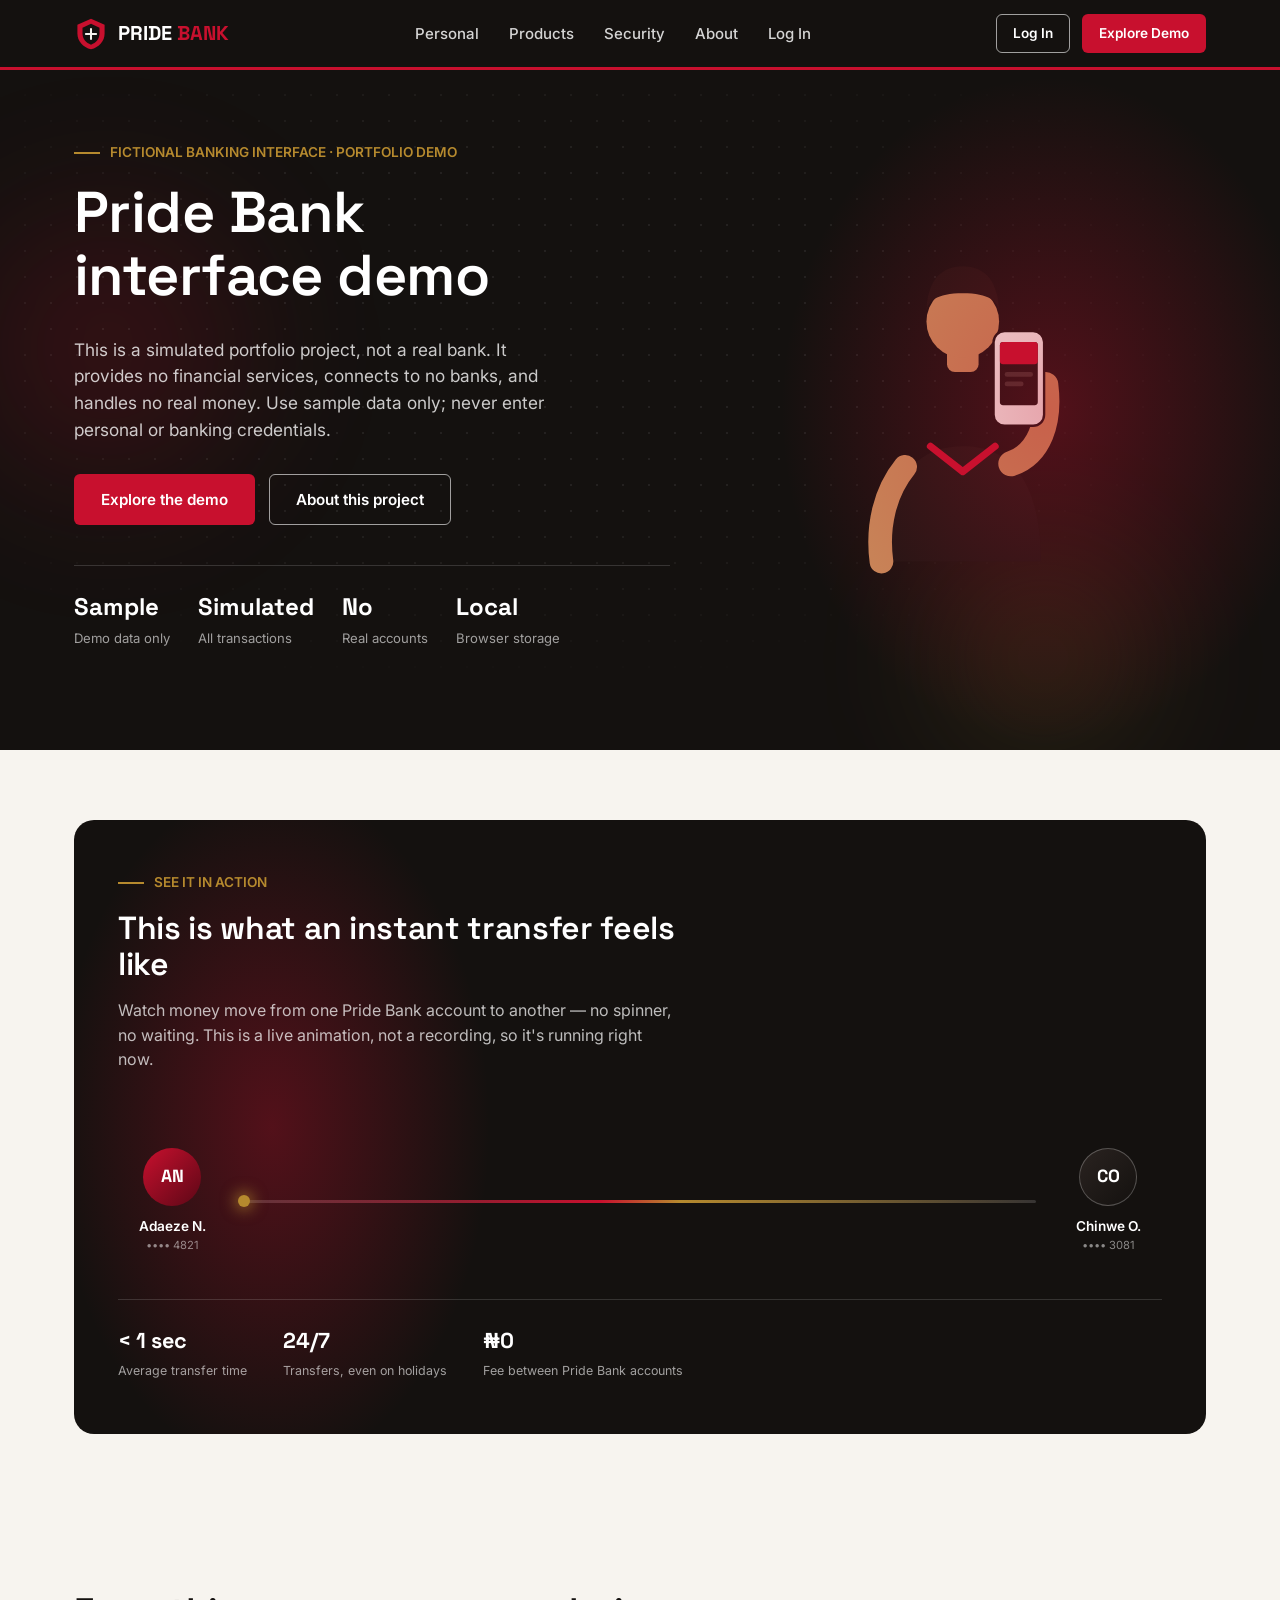
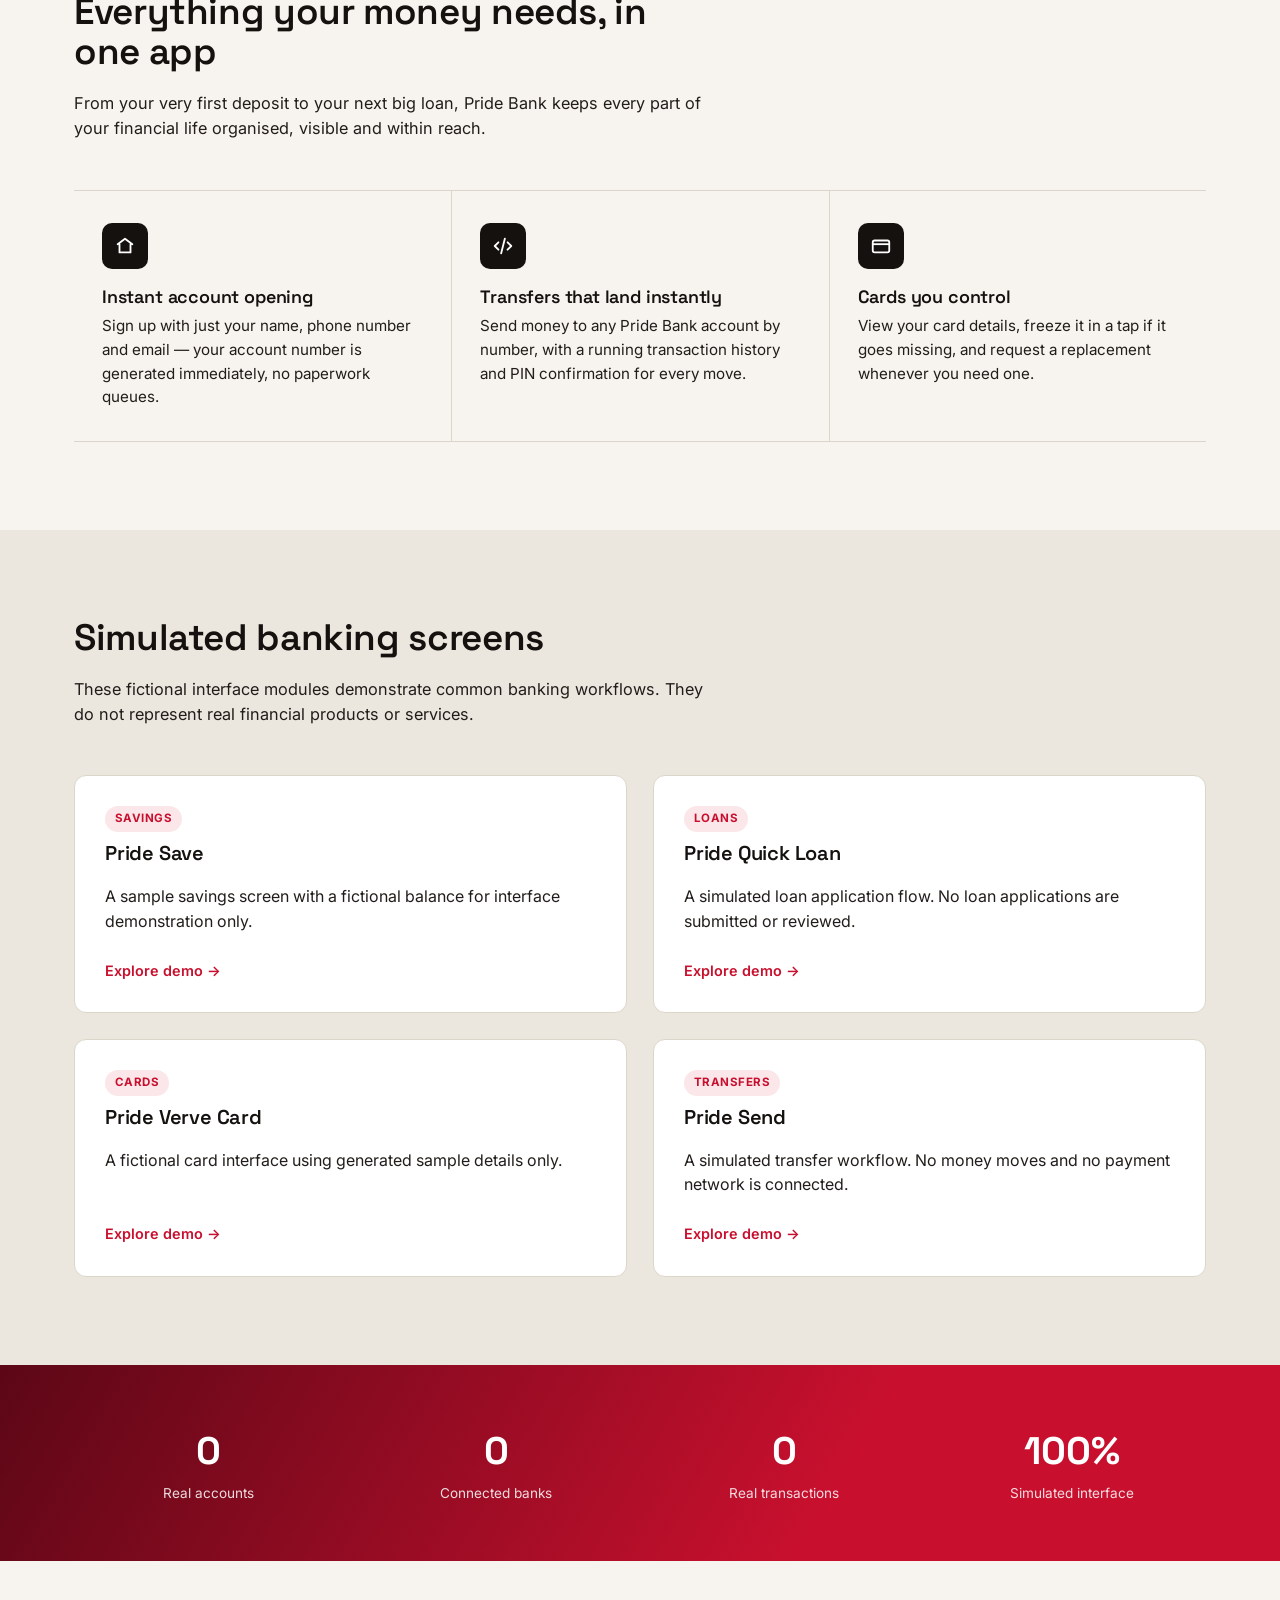
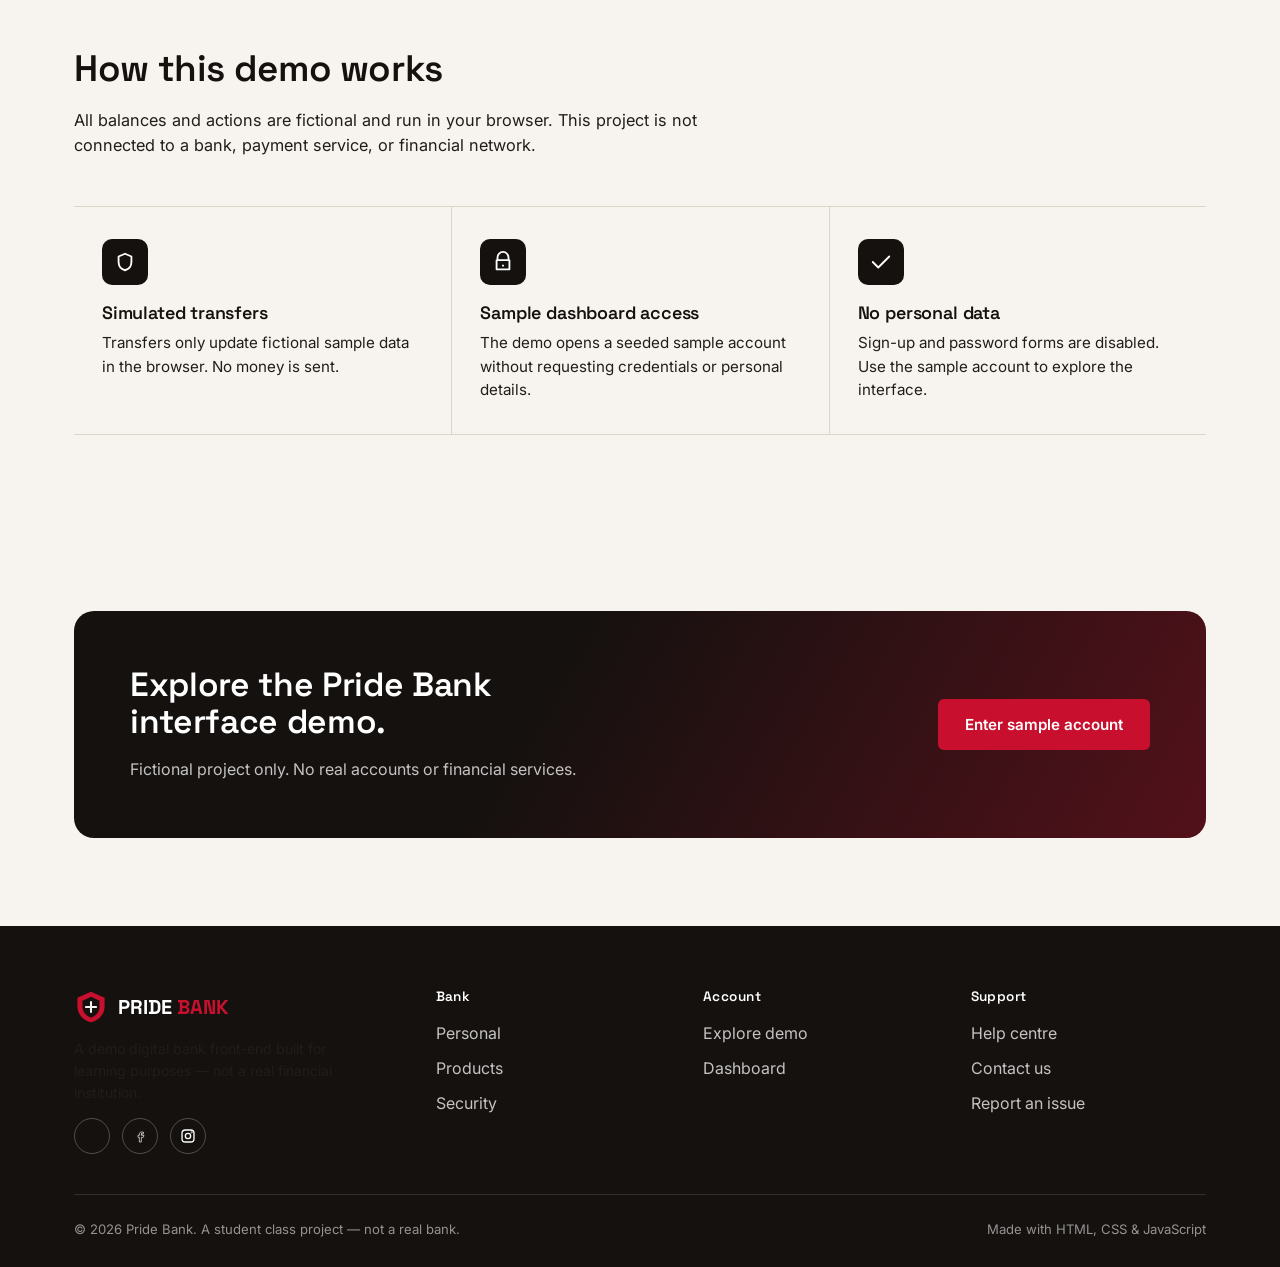
==== commit 14ecc7c5: "Make Pride Bank a sample-only demo" ====
--- a/index.html
+++ b/index.html
@@ -3,8 +3,8 @@
 <head>
 <meta charset="UTF-8" />
 <meta name="viewport" content="width=device-width, initial-scale=1.0" />
-<title>Pride Bank — Banking with Pride</title>
-<meta name="description" content="Pride Bank is a full-service digital bank offering accounts, transfers, cards and loans — built to feel proud, personal and secure." />
+<title>Pride Bank Demo — Portfolio Project</title>
+<meta name="description" content="A fictional, front-end banking interface built as a portfolio demo. No real financial services or accounts." />
 <link rel="icon" href="data:image/svg+xml,<svg xmlns=%22http://www.w3.org/2000/svg%22 viewBox=%220 0 24 24%22><rect width=%2224%22 height=%2224%22 rx=%225%22 fill=%22%23C8102E%22/></svg>" />
 <link rel="preconnect" href="https://fonts.googleapis.com">
 <link href="https://fonts.googleapis.com/css2?family=Space+Grotesk:wght@500;600;700&family=Inter:wght@400;500;600;700&display=swap" rel="stylesheet">
@@ -34,7 +34,7 @@
     </ul>
     <div class="nav-actions">
       <a href="login.html" class="btn btn-outline-light btn-sm">Log In</a>
-      <a href="signup.html" class="btn btn-primary btn-sm">Open Account</a>
+      <a href="login.html" class="btn btn-primary btn-sm">Explore Demo</a>
     </div>
   </nav>
 </header>
@@ -47,18 +47,18 @@
   </div>
   <div class="container hero-grid">
     <div>
-      <div class="eyebrow-line">A DIGITAL BANK BUILT FOR EVERYDAY PRIDE</div>
-      <h1>Banking that carries your pride, everywhere you go.</h1>
-      <p class="lead">Open an account in minutes, move money instantly, track every transaction, and manage cards and loans — all from one calm, dependable place.</p>
+      <div class="eyebrow-line">FICTIONAL BANKING INTERFACE · PORTFOLIO DEMO</div>
+      <h1>Pride Bank interface demo</h1>
+      <p class="lead">This is a simulated portfolio project, not a real bank. It provides no financial services, connects to no banks, and handles no real money. Use sample data only; never enter personal or banking credentials.</p>
       <div class="hero-cta">
-        <a href="signup.html" class="btn btn-primary">Open a free account</a>
-        <a href="login.html" class="btn btn-outline-light">Log in to your account</a>
+        <a href="login.html" class="btn btn-primary">Explore the demo</a>
+        <a href="#about" class="btn btn-outline-light">About this project</a>
       </div>
       <div class="hero-trust">
-        <div><strong>3.2M+</strong><span>Customers served</span></div>
-        <div><strong>1,050+</strong><span>Branches &amp; agent locations</span></div>
-        <div><strong>24/7</strong><span>Support, every day</span></div>
-        <div><strong>₦0</strong><span>Monthly maintenance fee</span></div>
+        <div><strong>Sample</strong><span>Demo data only</span></div>
+        <div><strong>Simulated</strong><span>All transactions</span></div>
+        <div><strong>No</strong><span>Real accounts</span></div>
+        <div><strong>Local</strong><span>Browser storage</span></div>
       </div>
     </div>
     <div class="transfer-illustration" aria-hidden="true">
@@ -164,33 +164,33 @@
 <section class="section on-paper-dim" id="products">
   <div class="container">
     <div class="section-head">
-      <h2>Products built around real life</h2>
-      <p>Whether you're saving for something specific or need a little breathing room, there's a Pride Bank product for it.</p>
+      <h2>Simulated banking screens</h2>
+      <p>These fictional interface modules demonstrate common banking workflows. They do not represent real financial products or services.</p>
     </div>
     <div class="product-row">
       <div class="product-card">
         <span class="tag">SAVINGS</span>
         <h3>Pride Save</h3>
-        <p>A everyday savings account with no hidden charges and a welcome credit the moment you open it.</p>
-        <a href="signup.html" class="learn">Open an account →</a>
+        <p>A sample savings screen with a fictional balance for interface demonstration only.</p>
+        <a href="login.html" class="learn">Explore demo →</a>
       </div>
       <div class="product-card">
         <span class="tag">LOANS</span>
         <h3>Pride Quick Loan</h3>
-        <p>Apply for a loan in the dashboard and get a decision back without visiting a branch — repayments tailored to your tenure.</p>
-        <a href="signup.html" class="learn">Check eligibility →</a>
+        <p>A simulated loan application flow. No loan applications are submitted or reviewed.</p>
+        <a href="login.html" class="learn">Explore demo →</a>
       </div>
       <div class="product-card">
         <span class="tag">CARDS</span>
         <h3>Pride Verve Card</h3>
-        <p>A virtual debit card issued automatically with every account — freeze, view, or replace it any time.</p>
-        <a href="signup.html" class="learn">Get your card →</a>
+        <p>A fictional card interface using generated sample details only.</p>
+        <a href="login.html" class="learn">Explore demo →</a>
       </div>
       <div class="product-card">
         <span class="tag">TRANSFERS</span>
         <h3>Pride Send</h3>
-        <p>Move money between Pride Bank accounts instantly, with a clear record of every transaction you make.</p>
-        <a href="signup.html" class="learn">Start sending →</a>
+        <p>A simulated transfer workflow. No money moves and no payment network is connected.</p>
+        <a href="login.html" class="learn">Explore demo →</a>
       </div>
     </div>
   </div>
@@ -198,34 +198,34 @@
 
 <section class="stats-banner">
   <div class="container stats-grid">
-    <div><strong>20+</strong><span>African countries</span></div>
-    <div><strong>₦4.1tn</strong><span>Assets under management</span></div>
-    <div><strong>98%</strong><span>Customer satisfaction</span></div>
-    <div><strong>15 yrs</strong><span>Serving communities</span></div>
+    <div><strong>0</strong><span>Real accounts</span></div>
+    <div><strong>0</strong><span>Connected banks</span></div>
+    <div><strong>0</strong><span>Real transactions</span></div>
+    <div><strong>100%</strong><span>Simulated interface</span></div>
   </div>
 </section>
 
 <section class="section" id="security">
   <div class="container">
     <div class="section-head">
-      <h2>Security you don't have to think about</h2>
-      <p>Every transfer needs a PIN, every session is tied to your device, and your data stays on your own browser storage in this demo build.</p>
+      <h2>How this demo works</h2>
+      <p>All balances and actions are fictional and run in your browser. This project is not connected to a bank, payment service, or financial network.</p>
     </div>
     <div class="feature-list">
       <div class="feature-item">
         <div class="icon-wrap"><svg viewBox="0 0 24 24" fill="none"><path d="M12 3l7 3v6c0 5-3.5 8-7 9-3.5-1-7-4-7-9V6l7-3z" stroke-width="2" stroke-linejoin="round"/></svg></div>
-        <h3>PIN-protected transfers</h3>
-        <p>Every outgoing transfer asks for a 4-digit PIN before it's confirmed, so a stray tap can't move your money.</p>
+        <h3>Simulated transfers</h3>
+        <p>Transfers only update fictional sample data in the browser. No money is sent.</p>
       </div>
       <div class="feature-item">
         <div class="icon-wrap"><svg viewBox="0 0 24 24" fill="none"><path d="M12 15v2M6 10V7a6 6 0 1112 0v3M5 10h14v10H5z" stroke-width="2" stroke-linejoin="round"/></svg></div>
-        <h3>Session-based login</h3>
-        <p>Logging out ends your session immediately, and the dashboard is only reachable once you're signed in.</p>
+        <h3>Sample dashboard access</h3>
+        <p>The demo opens a seeded sample account without requesting credentials or personal details.</p>
       </div>
       <div class="feature-item">
         <div class="icon-wrap"><svg viewBox="0 0 24 24" fill="none"><path d="M3 12l6 6L21 6" stroke-width="2" stroke-linecap="round" stroke-linejoin="round"/></svg></div>
-        <h3>Real-time validation</h3>
-        <p>Forms check your details as you type, so mistakes get caught before they become a support ticket.</p>
+        <h3>No personal data</h3>
+        <p>Sign-up and password forms are disabled. Use the sample account to explore the interface.</p>
       </div>
     </div>
   </div>
@@ -235,10 +235,10 @@
   <div class="container">
     <div class="cta-banner">
       <div>
-        <h2>Open your Pride Bank account in under two minutes.</h2>
-        <p style="margin-bottom:0; color:rgba(255,255,255,0.75);">No paperwork, no branch visit — just your details and a password.</p>
-      </div>
-      <a href="signup.html" class="btn btn-primary">Get started</a>
+        <h2>Explore the Pride Bank interface demo.</h2>
+        <p style="margin-bottom:0; color:rgba(255,255,255,0.75);">Fictional project only. No real accounts or financial services.</p>
+      </div>
+      <a href="login.html" class="btn btn-primary">Enter sample account</a>
     </div>
   </div>
 </section>
@@ -273,8 +273,7 @@
       <div>
         <h4>Account</h4>
         <ul>
-          <li><a href="signup.html">Open an account</a></li>
-          <li><a href="login.html">Log in</a></li>
+          <li><a href="login.html">Explore demo</a></li>
           <li><a href="dashboard.html">Dashboard</a></li>
         </ul>
       </div>
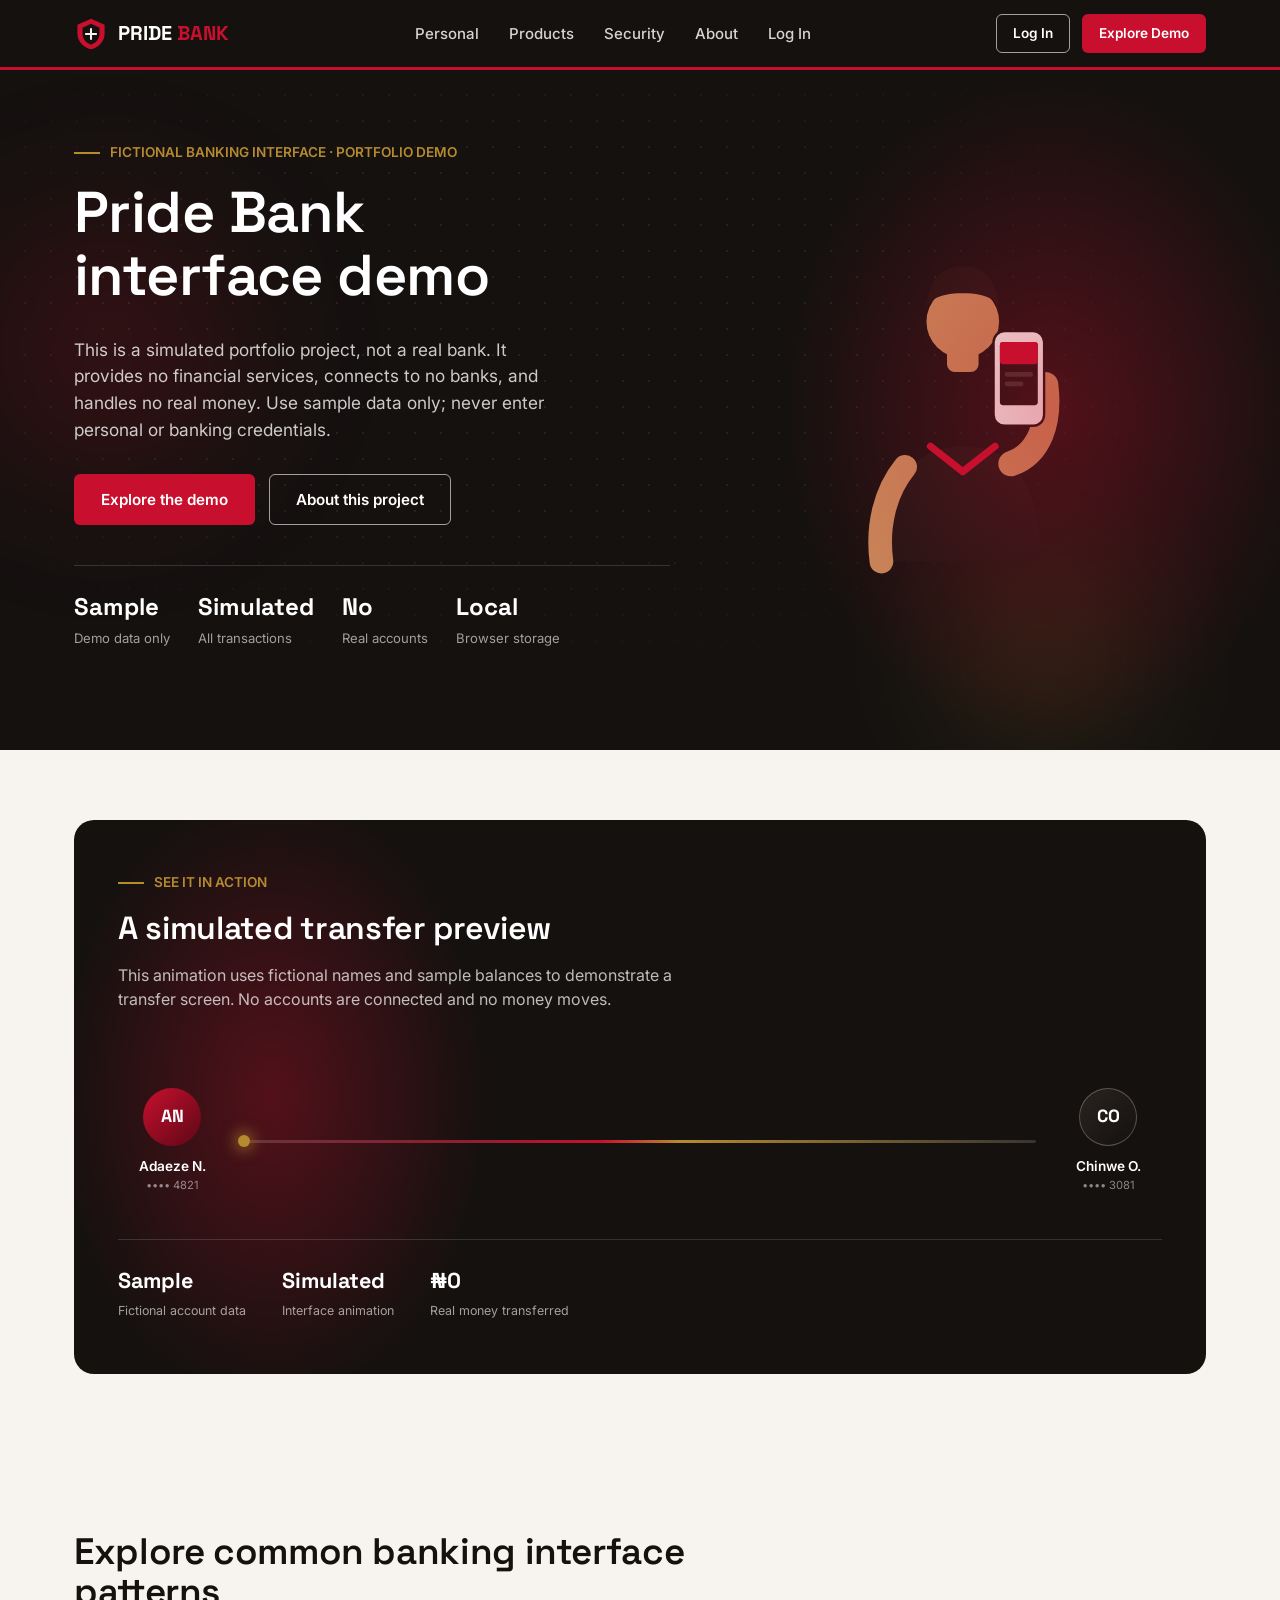
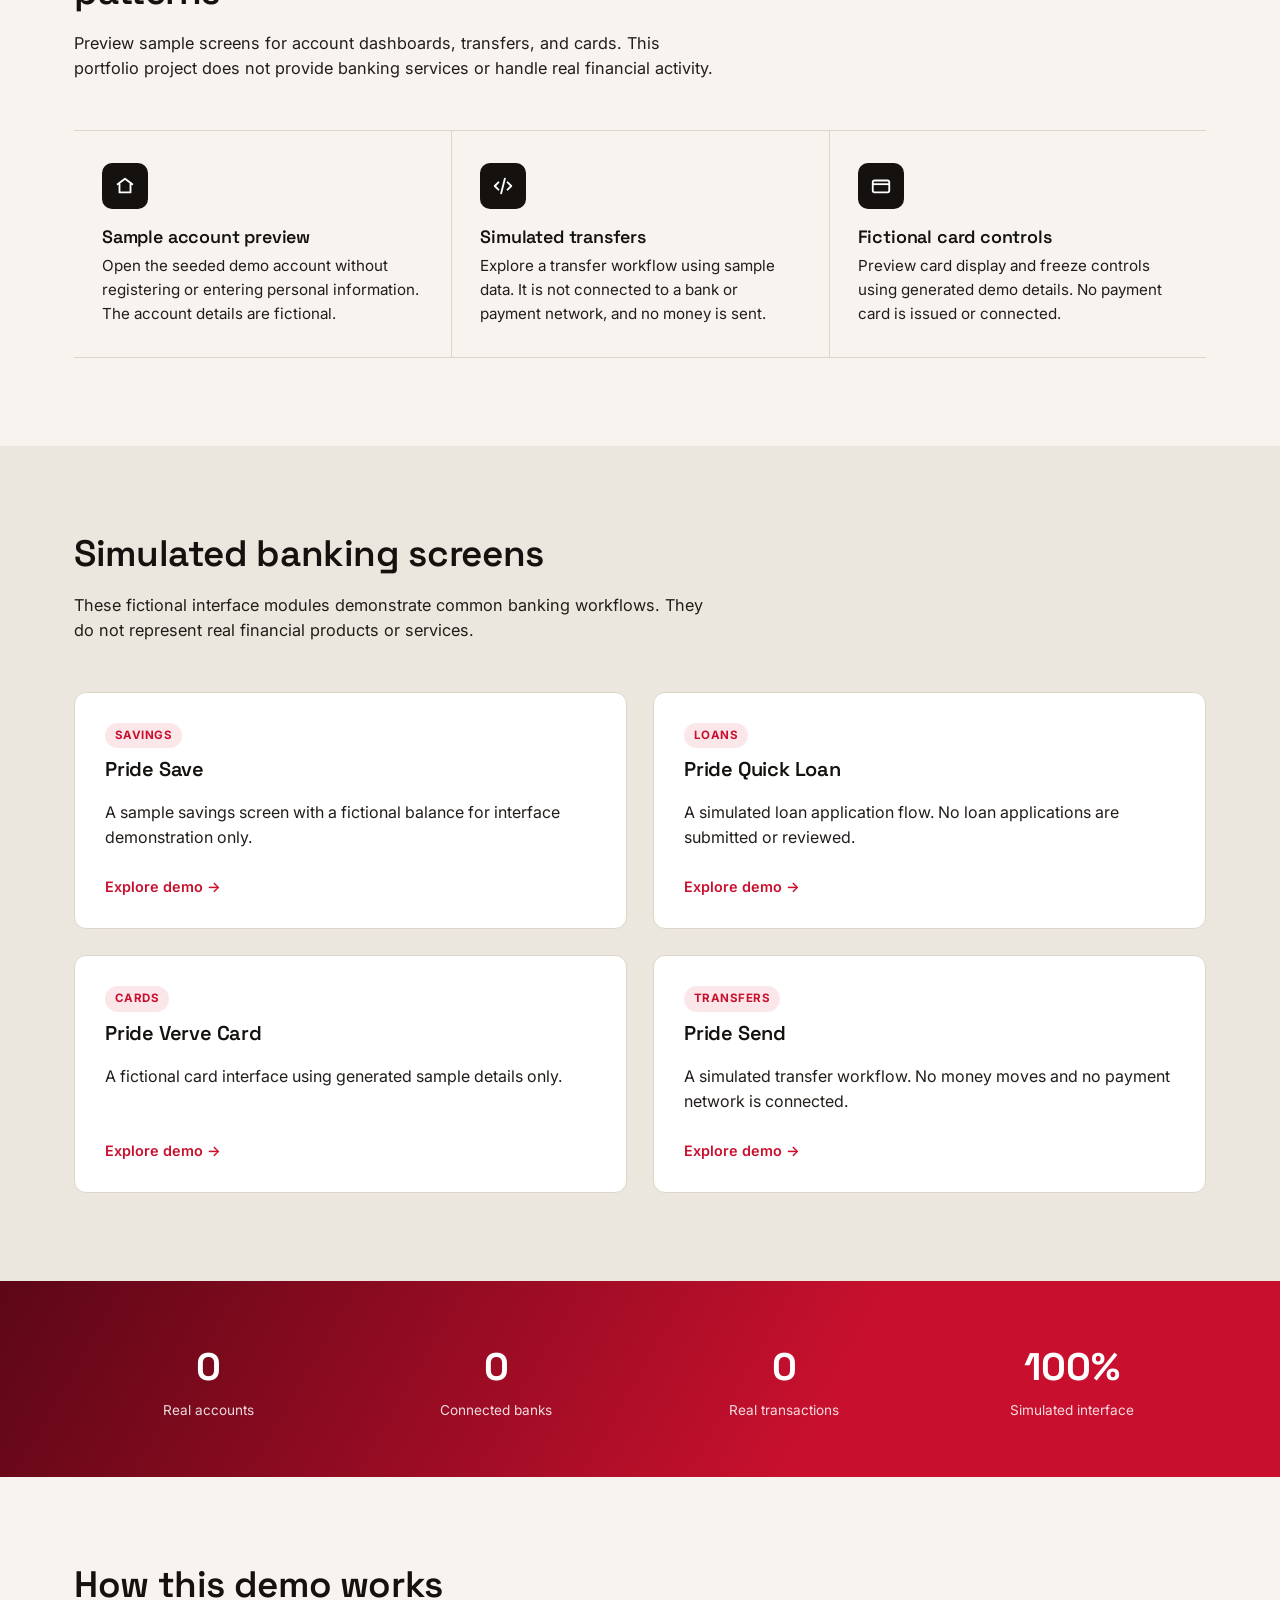
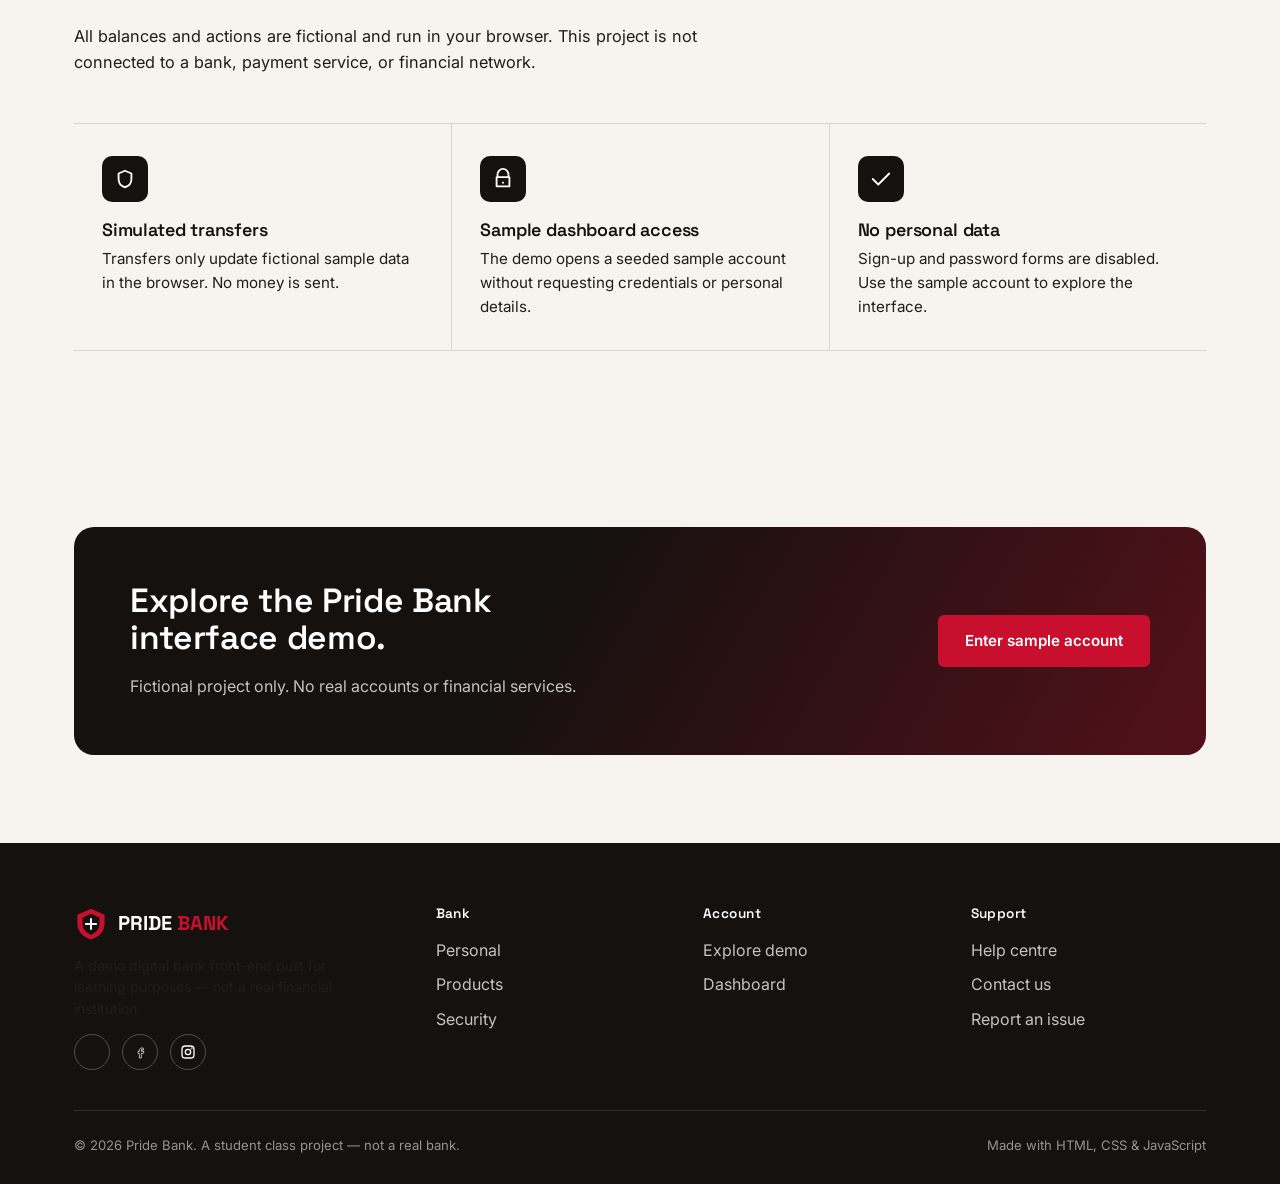
==== commit 654d3ab3: "Make banking interface clearly demo-only" ====
--- a/index.html
+++ b/index.html
@@ -99,8 +99,8 @@
     <div class="transfer-demo-inner">
       <div class="transfer-demo-head">
         <div class="eyebrow-line" style="color: var(--gold);">SEE IT IN ACTION</div>
-        <h2 style="font-size: clamp(1.5rem, 2.8vw, 2rem);">This is what an instant transfer feels like</h2>
-        <p>Watch money move from one Pride Bank account to another — no spinner, no waiting. This is a live animation, not a recording, so it's running right now.</p>
+        <h2 style="font-size: clamp(1.5rem, 2.8vw, 2rem);">A simulated transfer preview</h2>
+        <p>This animation uses fictional names and sample balances to demonstrate a transfer screen. No accounts are connected and no money moves.</p>
       </div>
 
       <div class="transfer-stage" aria-hidden="true">
@@ -121,9 +121,9 @@
       </div>
 
       <div class="transfer-stats-row">
-        <div><strong>&lt; 1 sec</strong><span>Average transfer time</span></div>
-        <div><strong>24/7</strong><span>Transfers, even on holidays</span></div>
-        <div><strong>₦0</strong><span>Fee between Pride Bank accounts</span></div>
+        <div><strong>Sample</strong><span>Fictional account data</span></div>
+        <div><strong>Simulated</strong><span>Interface animation</span></div>
+        <div><strong>₦0</strong><span>Real money transferred</span></div>
       </div>
     </div>
   </div>
@@ -132,30 +132,30 @@
 <section class="section" id="personal">
   <div class="container">
     <div class="section-head">
-      <h2>Everything your money needs, in one app</h2>
-      <p>From your very first deposit to your next big loan, Pride Bank keeps every part of your financial life organised, visible and within reach.</p>
+      <h2>Explore common banking interface patterns</h2>
+      <p>Preview sample screens for account dashboards, transfers, and cards. This portfolio project does not provide banking services or handle real financial activity.</p>
     </div>
     <div class="feature-list">
       <div class="feature-item">
         <div class="icon-wrap">
           <svg viewBox="0 0 24 24" fill="none"><path d="M4 10l8-6 8 6M6 10v9h12v-9" stroke-width="2" stroke-linecap="round" stroke-linejoin="round"/></svg>
         </div>
-        <h3>Instant account opening</h3>
-        <p>Sign up with just your name, phone number and email — your account number is generated immediately, no paperwork queues.</p>
+        <h3>Sample account preview</h3>
+        <p>Open the seeded demo account without registering or entering personal information. The account details are fictional.</p>
       </div>
       <div class="feature-item">
         <div class="icon-wrap">
           <svg viewBox="0 0 24 24" fill="none"><path d="M7 8l-4 4 4 4M17 8l4 4-4 4M14 4l-4 16" stroke-width="2" stroke-linecap="round" stroke-linejoin="round"/></svg>
         </div>
-        <h3>Transfers that land instantly</h3>
-        <p>Send money to any Pride Bank account by number, with a running transaction history and PIN confirmation for every move.</p>
+        <h3>Simulated transfers</h3>
+        <p>Explore a transfer workflow using sample data. It is not connected to a bank or payment network, and no money is sent.</p>
       </div>
       <div class="feature-item">
         <div class="icon-wrap">
           <svg viewBox="0 0 24 24" fill="none"><rect x="3" y="6" width="18" height="13" rx="2" stroke-width="2"/><path d="M3 10h18" stroke-width="2"/></svg>
         </div>
-        <h3>Cards you control</h3>
-        <p>View your card details, freeze it in a tap if it goes missing, and request a replacement whenever you need one.</p>
+        <h3>Fictional card controls</h3>
+        <p>Preview card display and freeze controls using generated demo details. No payment card is issued or connected.</p>
       </div>
     </div>
   </div>
--- a/css/style.css
+++ b/css/style.css
@@ -654,6 +654,14 @@
 .side-foot svg { width: 18px; height: 18px; stroke: currentColor; }
 
 .app-main { padding: 32px 40px 60px; max-width: 1040px; }
+.demo-notice {
+  margin: 0 0 22px;
+  padding: 12px 14px;
+  border-left: 4px solid var(--red);
+  background: var(--paper-dim);
+  color: var(--ink);
+  font-size: 0.88rem;
+}
 .app-topbar {
   display: flex; align-items: center; justify-content: space-between;
   margin-bottom: 30px; gap: 16px; flex-wrap: wrap;
